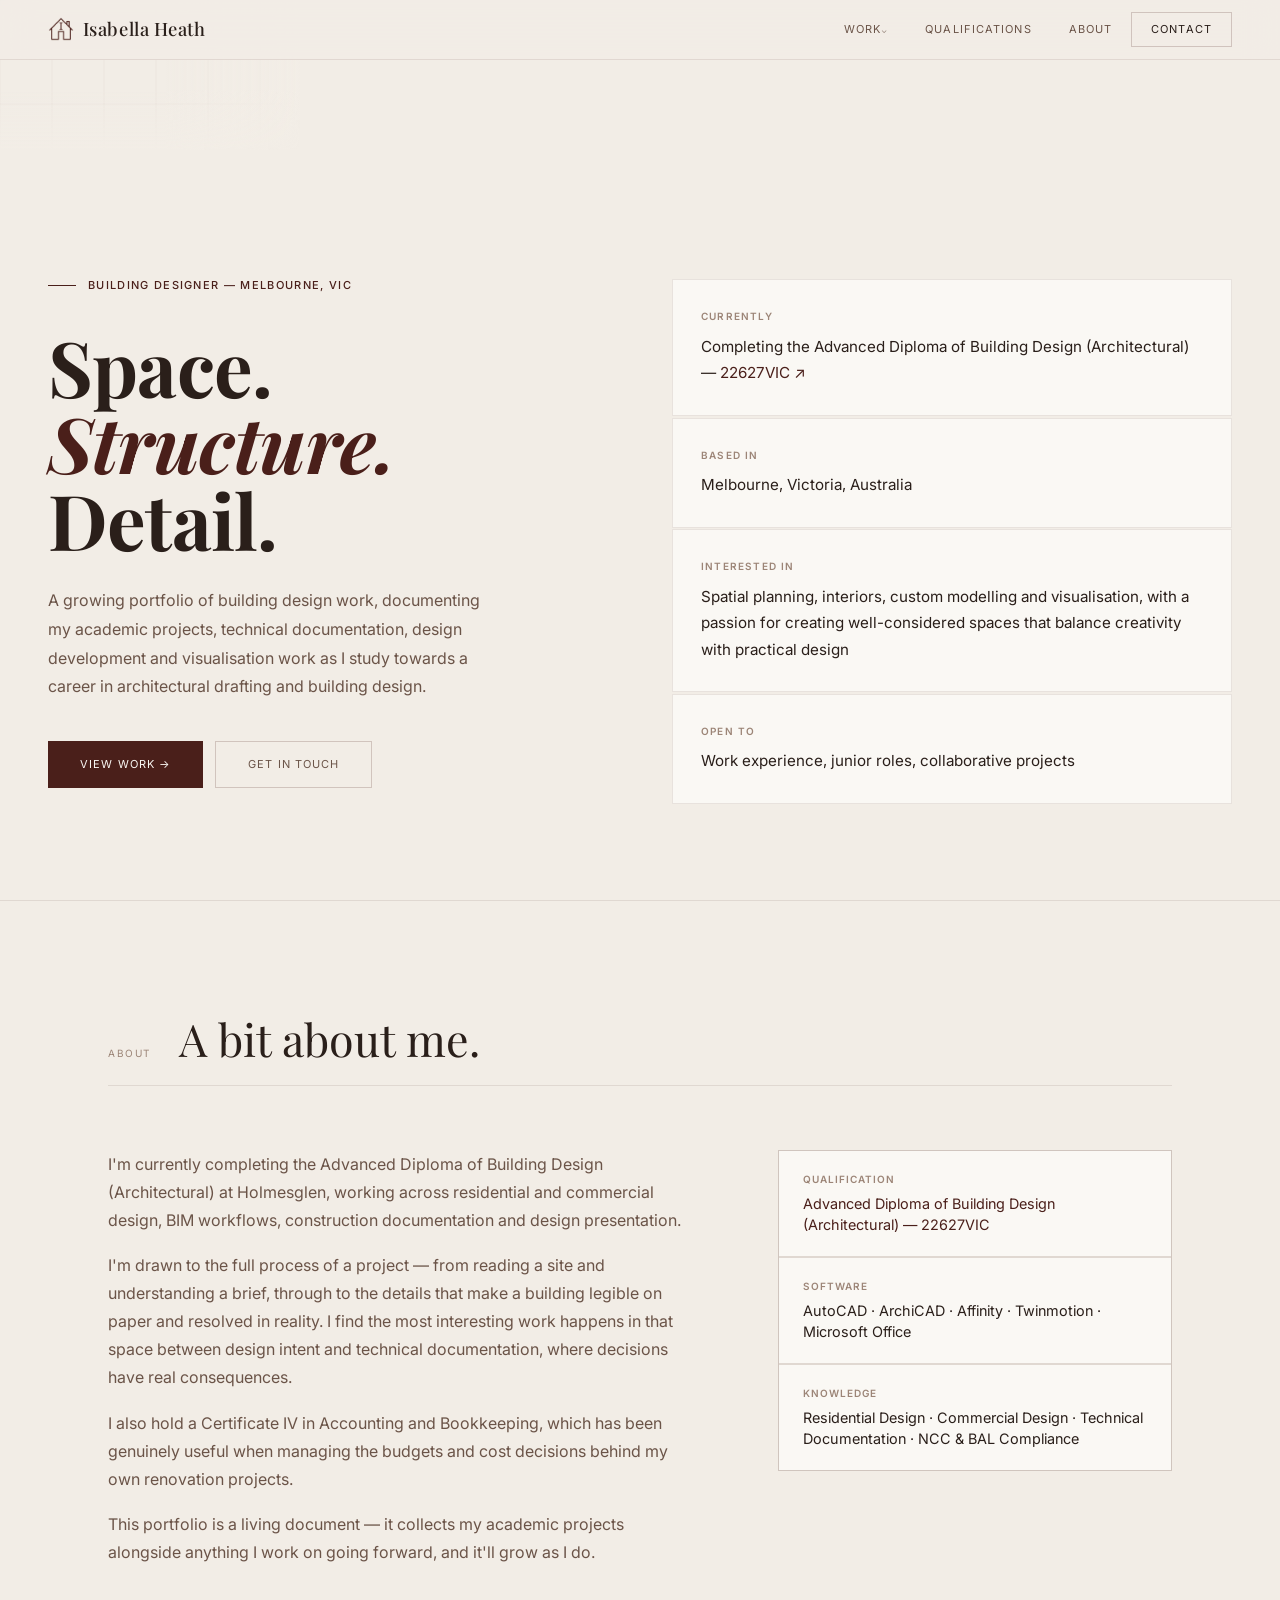
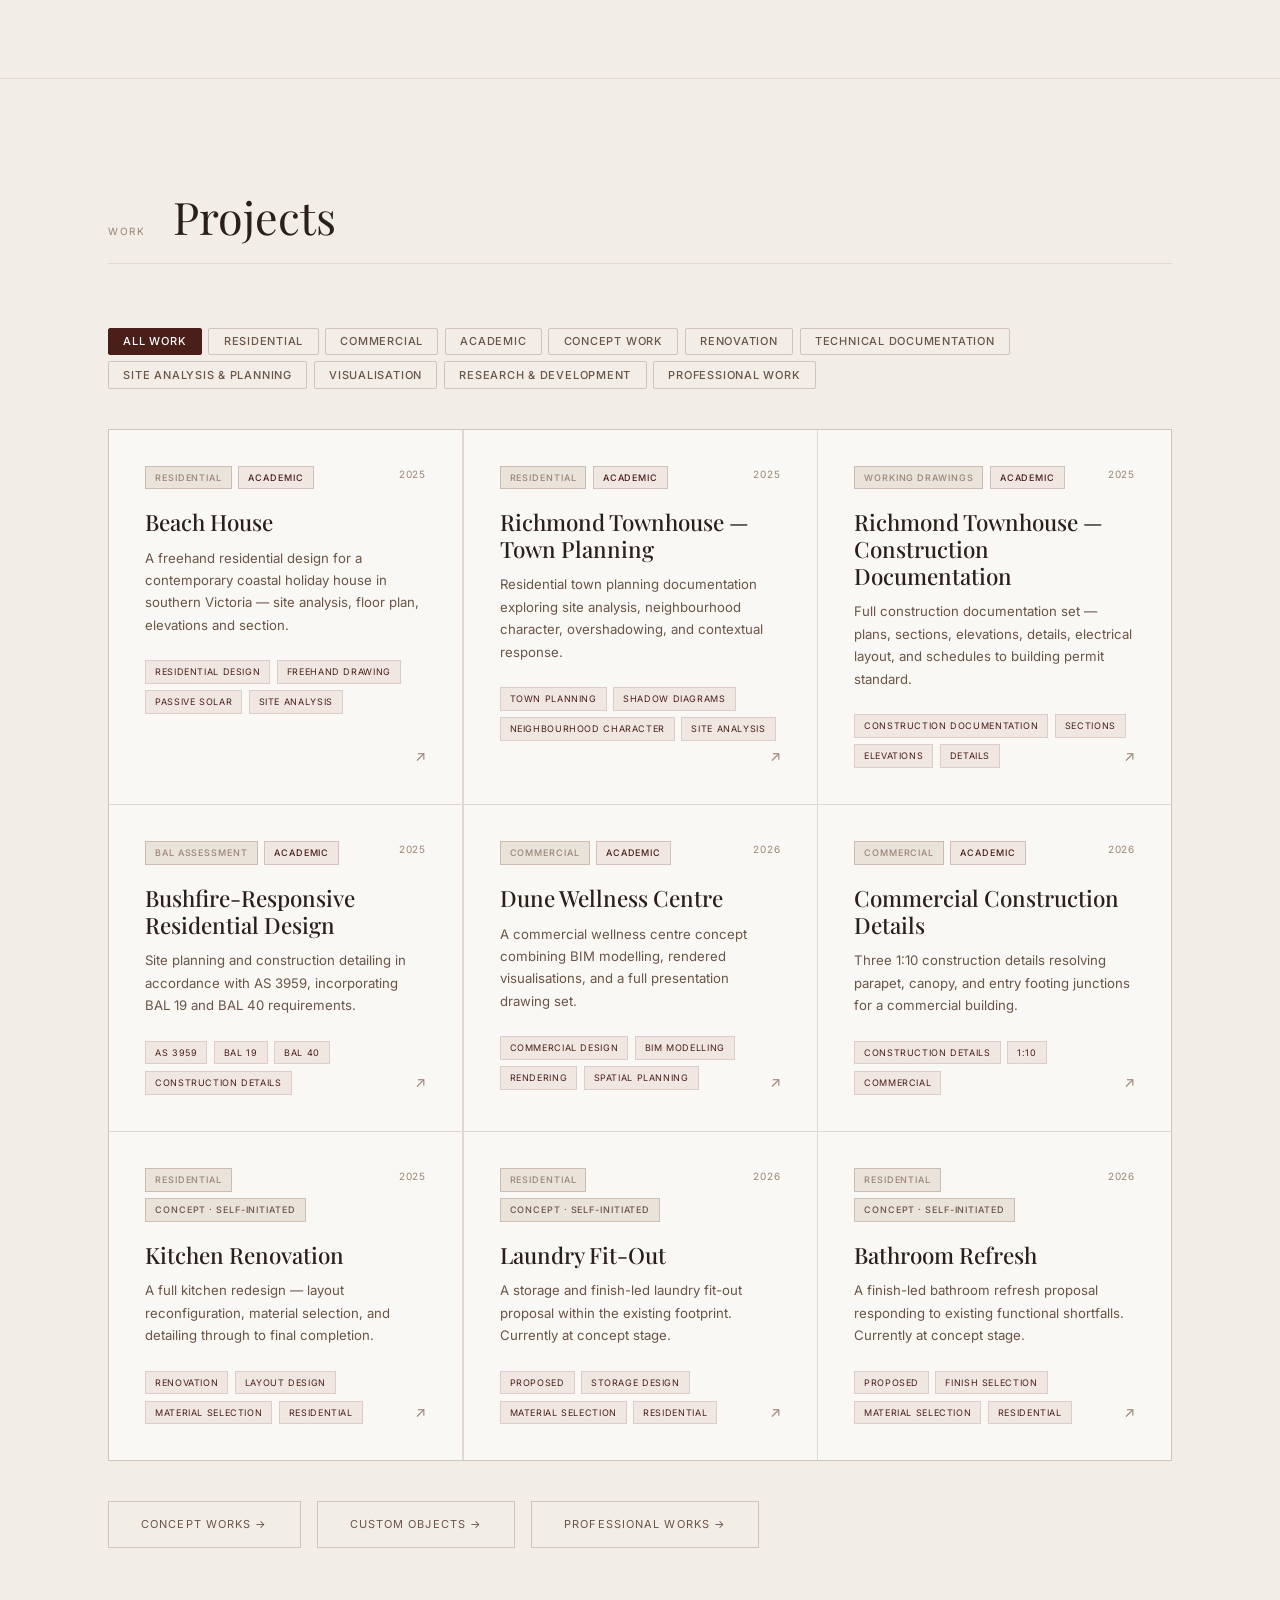
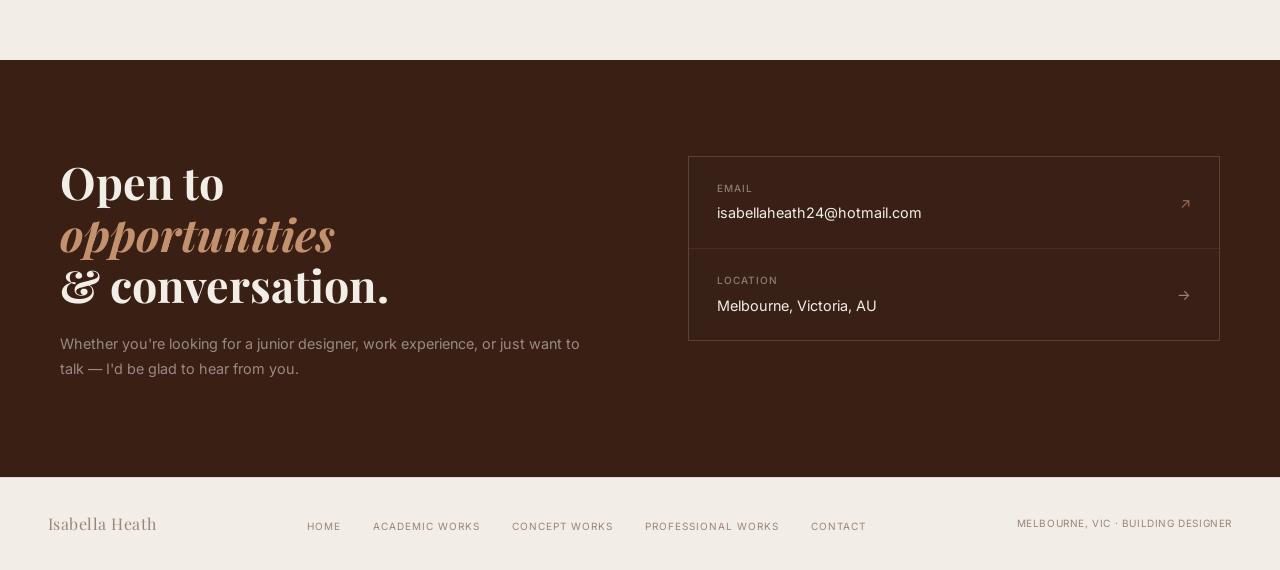
==== index.html @ 93f024e5 "Add files via upload" ====
<!DOCTYPE html>
<html lang="en">
<head>
<meta charset="UTF-8">
<meta name="viewport" content="width=device-width, initial-scale=1.0, maximum-scale=1.0, user-scalable=no">
<title>Isabella Heath — Building Designer</title>
<link rel="stylesheet" href="style.css">
<link rel="icon" type="image/x-icon" href="favicon.ico">
<link rel="apple-touch-icon" sizes="180x180" href="apple-touch-icon.png">
<link rel="manifest" href="manifest.json">
<meta name="theme-color" content="#3A1F14">
<style>
  /* ---- HERO ---- */
  .hero {
    position: relative;
    min-height: 100vh;
    display: grid;
    grid-template-columns: 1fr 1fr;
    align-items: end;
    padding: 0 3rem 6rem;
    padding-top: 60px;
    overflow: hidden;
    gap: 4rem;
  }

  .hero-canvas {
    position: absolute;
    inset: 0;
    pointer-events: none;
    z-index: 0;
  }

  .hero-left {
    position: relative;
    z-index: 2;
    padding-bottom: 1rem;
  }

  .hero-eyebrow {
    display: flex;
    align-items: center;
    gap: 0.75rem;
    font-size: 11px;
    font-weight: 500;
    letter-spacing: 0.12em;
    text-transform: uppercase;
    color: var(--accent);
    margin-bottom: 2rem;
  }

  .hero-eyebrow::before {
    content: '';
    display: block;
    width: 28px;
    height: 1px;
    background: var(--accent);
    flex-shrink: 0;
  }

  .hero h1 {
    font-family: 'Playfair Display', serif;
    font-size: clamp(3rem, 6vw, 5.5rem);
    line-height: 1.0;
    letter-spacing: -0.01em;
    margin-bottom: 1.75rem;
  }

  .hero h1 em {
    font-style: italic;
    color: var(--accent);
  }

  .hero-desc {
    font-size: 1rem;
    color: var(--text-secondary);
    max-width: 440px;
    line-height: 1.8;
    margin-bottom: 2.5rem;
  }

  .hero-actions {
    display: flex;
    gap: 0.75rem;
    flex-wrap: wrap;
  }

  /* Right side: intro panel */
  .hero-right {
    position: relative;
    z-index: 2;
    display: flex;
    flex-direction: column;
    justify-content: flex-end;
    gap: 1.5px;
  }

  .hero-panel {
    background: var(--bg-card);
    border: 0.5px solid var(--border);
    padding: 1.75rem;
  }

  .hero-panel-label {
    font-size: 10px;
    font-weight: 600;
    letter-spacing: 0.12em;
    text-transform: uppercase;
    color: var(--text-muted);
    margin-bottom: 0.5rem;
  }

  .hero-panel-value {
    font-size: 0.95rem;
    color: var(--text-primary);
    font-weight: 400;
  }

  .hero-panel-value a {
    color: var(--accent);
    text-decoration: none;
  }

  .hero-panel-value a:hover { text-decoration: underline; }

  /* ---- ABOUT ---- */
  .about-grid {
    display: grid;
    grid-template-columns: 3fr 2fr;
    gap: 5rem;
    align-items: start;
  }

  .about-text p {
    color: var(--text-secondary);
    font-size: 1rem;
    margin-bottom: 1.1rem;
  }

  .about-text p:last-child { margin-bottom: 0; }

  .about-sidebar {
    display: flex;
    flex-direction: column;
    gap: 1.5px;
    background: var(--border);
    border: 0.5px solid var(--border);
    overflow: visible;
  }

  /* Hidden on desktop, shown only on mobile */
  .mobile-only { display: none; }

  .sidebar-row {
    background: var(--bg-card);
    padding: 1.25rem 1.5rem;
  }

  .sidebar-label {
    font-size: 10px;
    font-weight: 600;
    letter-spacing: 0.1em;
    text-transform: uppercase;
    color: var(--text-muted);
    margin-bottom: 0.3rem;
  }

  .sidebar-value {
    font-size: 0.9rem;
    color: var(--text-primary);
    line-height: 1.5;
  }

  .sidebar-value a {
    color: var(--accent);
    text-decoration: none;
  }

  /* ---- WORK SECTION ---- */
  .work-section {
    background: var(--bg);
    padding: 0;
  }

  .work-section > .section-wrap {
    padding-top: 0;
  }

  .divider {
    border: none;
    border-top: 0.5px solid var(--border);
    margin: 0;
  }

  .filter-bar {
    display: flex;
    gap: 0.4rem;
    flex-wrap: wrap;
    margin-bottom: 2.5rem;
  }

  .filter-btn {
    padding: 0.35rem 0.9rem;
    background: transparent;
    border: 0.5px solid var(--border-strong);
    border-radius: 2px;
    font-family: 'Inter', sans-serif;
    font-size: 11px;
    font-weight: 500;
    letter-spacing: 0.07em;
    text-transform: uppercase;
    color: var(--text-secondary);
    cursor: pointer;
    transition: all 0.2s;
  }

  .filter-btn:hover,
  .filter-btn.active {
    background: var(--accent);
    color: white;
    border-color: var(--accent);
  }

  /* Ghost / placeholder card */
  .card-ghost {
    background: var(--bg);
    border: 1.5px dashed var(--border-strong);
    display: flex;
    align-items: center;
    justify-content: center;
    flex-direction: column;
    gap: 0.75rem;
    min-height: 220px;
    cursor: default;
  }

  .card-ghost-icon {
    width: 40px; height: 40px;
    border: 0.5px solid var(--border-strong);
    display: flex;
    align-items: center;
    justify-content: center;
    font-size: 1.2rem;
    color: var(--text-muted);
  }

  .card-ghost p {
    font-size: 11px;
    font-weight: 500;
    letter-spacing: 0.06em;
    text-transform: uppercase;
    color: var(--text-muted);
    text-align: center;
  }

  /* ---- CONTACT ---- */
  .contact-band {
    background: var(--bg-dark);
    padding: 6rem 3rem;
  }

  .contact-inner {
    max-width: 1160px;
    margin: 0 auto;
    display: grid;
    grid-template-columns: 1fr 1fr;
    gap: 6rem;
    align-items: start;
  }

  .contact-lede {
    font-family: 'Playfair Display', serif;
    font-size: clamp(1.8rem, 3.5vw, 2.8rem);
    color: var(--bg);
    line-height: 1.15;
    margin-bottom: 1.25rem;
  }

  .contact-lede em { color: #C4916E; font-style: italic; }

  .contact-sub {
    font-size: 0.9rem;
    color: rgba(246,245,242,0.5);
    line-height: 1.75;
  }

  .contact-links {
    display: flex;
    flex-direction: column;
    gap: 1.5px;
    background: rgba(255,255,255,0.06);
    border: 0.5px solid rgba(255,255,255,0.1);
  }

  .contact-item {
    background: rgba(30,10,4,0.35);
    padding: 1.4rem 1.75rem;
    display: flex;
    align-items: center;
    justify-content: space-between;
    text-decoration: none;
    transition: background 0.2s;
    cursor: pointer;
  }

  .contact-item:hover { background: rgba(30,10,4,0.55); }

  .contact-item-label {
    font-size: 10px;
    font-weight: 500;
    letter-spacing: 0.1em;
    text-transform: uppercase;
    color: rgba(242,237,230,0.45);
    margin-bottom: 0.2rem;
  }

  .contact-item-value {
    font-size: 0.9rem;
    color: #F2EDE6;
  }

  .contact-arrow { color: #9C6A50; font-size: 0.9rem; transition: transform 0.2s; }
  .contact-item:hover .contact-arrow { transform: translate(3px,-3px); }

  /* ---- RESPONSIVE ---- */
  @media (max-width: 900px) {
    .hero { grid-template-columns: 1fr; padding: 80px 1.5rem 4rem; min-height: auto; }
    .hero-right { display: none; }
    .about-grid { grid-template-columns: 1fr; gap: 3rem; }
    .contact-inner { grid-template-columns: 1fr; gap: 3rem; }
    .contact-band { padding: 4rem 1.5rem; }
    /* Show the Interested in / Open to rows only on mobile */
    .mobile-only { display: block; }
    .nav-hamburger { display: flex; }
    .nav-links { display: none; }
  }

  .nav-mobile-menu { display: none; position: fixed; top: 60px; left: 0; right: 0; background: rgba(242,237,230,0.99); backdrop-filter: blur(16px); border-bottom: 0.5px solid var(--border); z-index: 99; flex-direction: column; }
  .nav-mobile-menu.open { display: flex; }
  .nav-mobile-item { font-size: 13px; font-weight: 500; letter-spacing: 0.07em; text-transform: uppercase; color: var(--text-secondary); text-decoration: none; padding: 1rem 1.5rem; border-bottom: 0.5px solid var(--border); display: flex; align-items: center; justify-content: space-between; cursor: pointer; transition: color 0.2s, background 0.2s; }
  .nav-mobile-item:hover { color: var(--accent); background: var(--accent-light); }
  .nav-mobile-item a { color: inherit; text-decoration: none; flex: 1; }
  .nav-mobile-arrow { font-size: 0.8rem; transition: transform 0.25s; padding: 0.25rem 0.5rem; }
  .nav-mobile-arrow.open { transform: rotate(180deg); }
  .nav-mobile-sub { display: none; flex-direction: column; background: var(--bg-mid); }
  .nav-mobile-sub.open { display: flex; }
  .nav-mobile-sub a { font-size: 11px; font-weight: 500; letter-spacing: 0.07em; text-transform: uppercase; color: var(--text-muted); text-decoration: none; padding: 0.85rem 2.5rem; border-bottom: 0.5px solid var(--border); transition: color 0.2s; }
  .nav-mobile-sub a:last-child { border-bottom: none; }
  .nav-mobile-sub a:hover { color: var(--accent); }

</style>
</head>
<body>

<!-- NAV -->
<nav>
  <a href="index.html" class="nav-logo"><img src="favicon-32x32.png" alt="" class="nav-logo-icon" aria-hidden="true">Isabella Heath</a>
  <ul class="nav-links">
        <li class="nav-dropdown">
      <a href="index.html#work">Work</a>
      <div class="nav-dropdown-menu">
        <a href="qualifications.html">Academic Work</a>
        <div class="nav-sub">
          <span class="nav-sub-trigger">Concept Works</span>
          <div class="nav-sub-menu">
            <a href="concept-works.html">All Concept Works</a>
            <a href="concept-works.html#custom-objects">Custom Objects</a>
          </div>
        </div>
        <a href="professional-works.html">Professional Works</a>
      </div>
    </li>
    <li><a href="qualifications.html">Qualifications</a></li>
    <li><a href="#about">About</a></li>
    <li><a href="#contact" class="nav-cta">Contact</a></li>
  </ul>
  <button class="nav-hamburger" id="navHamburger" aria-label="Menu">
    <span></span><span></span><span></span>
  </button>
</nav>

<!-- MOBILE MENU -->
<div class="nav-mobile-menu" id="navMobileMenu">
    <div class="nav-mobile-item" id="mobileWorkToggle">
    <a href="index.html#work">Work</a>
    <span class="nav-mobile-arrow" id="mobileWorkArrow">&#8964;</span>
  </div>
  <div class="nav-mobile-sub" id="mobileWorkSub">
    <a href="qualifications.html">Academic Work</a>
    <a href="concept-works.html">Concept Works</a>
    <a href="concept-works.html#custom-objects">&#8627; Custom Objects</a>
    <a href="professional-works.html">Professional Works</a>
  </div>
  <a href="qualifications.html" class="nav-mobile-item">Qualifications</a>
  <a href="#about" class="nav-mobile-item">About</a>
  <a href="#contact" class="nav-mobile-item">Contact</a>
</div>

<!-- HERO -->
<div class="hero" id="home">
  <canvas class="hero-canvas" id="heroCanvas"></canvas>

  <div class="hero-left">
    <div class="hero-eyebrow">Building Designer — Melbourne, VIC</div>
    <h1>Space.<br><em>Structure.</em><br>Detail.</h1>
    <p class="hero-desc">
      A growing portfolio of building design work, documenting my academic projects, technical documentation, design development and visualisation work as I study towards a career in architectural drafting and building design.
    </p>
    <div class="hero-actions">
      <a href="#work" class="btn btn-dark">View work →</a>
      <a href="#contact" class="btn btn-outline">Get in touch</a>
    </div>
  </div>

  <div class="hero-right">
    <div class="hero-panel">
      <div class="hero-panel-label">Currently</div>
      <div class="hero-panel-value">Completing the Advanced Diploma of Building Design (Architectural) — <a href="qualifications.html">22627VIC ↗</a></div>
    </div>
    <div class="hero-panel">
      <div class="hero-panel-label">Based in</div>
      <div class="hero-panel-value">Melbourne, Victoria, Australia</div>
    </div>
    <div class="hero-panel">
      <div class="hero-panel-label">Interested in</div>
      <div class="hero-panel-value">Spatial planning, interiors, custom modelling and visualisation, with a passion for creating well-considered spaces that balance creativity with practical design</div>
    </div>
    <div class="hero-panel">
      <div class="hero-panel-label">Open to</div>
      <div class="hero-panel-value">Work experience, junior roles, collaborative projects</div>
    </div>
  </div>
</div>

<hr class="divider">

<!-- ABOUT -->
<div class="section-wrap" id="about">
  <div class="section-header">
    <span class="section-eyebrow">About</span>
    <h2 class="section-title">A bit about me.</h2>
  </div>

  <div class="about-grid">
    <div class="about-text">
      <p>
        I'm currently completing the Advanced Diploma of Building Design (Architectural) at Holmesglen, working across residential and commercial design, BIM workflows, construction documentation and design presentation.
      </p>
      <p>
        I'm drawn to the full process of a project — from reading a site and understanding a brief, through to the details that make a building legible on paper and resolved in reality. I find the most interesting work happens in that space between design intent and technical documentation, where decisions have real consequences.
      </p>
      <p>
        I also hold a Certificate IV in Accounting and Bookkeeping, which has been genuinely useful when managing the budgets and cost decisions behind my own renovation projects.
      </p>
      <p>
        This portfolio is a living document — it collects my academic projects alongside anything I work on going forward, and it'll grow as I do.
      </p>
    </div>

    <div class="about-sidebar">
      <div class="sidebar-row">
        <div class="sidebar-label">Qualification</div>
        <div class="sidebar-value"><a href="qualifications.html">Advanced Diploma of Building Design (Architectural) — 22627VIC</a></div>
      </div>
      <div class="sidebar-row">
        <div class="sidebar-label">Software</div>
        <div class="sidebar-value">AutoCAD · ArchiCAD · Affinity · Twinmotion · Microsoft Office</div>
      </div>
      <div class="sidebar-row">
        <div class="sidebar-label">Knowledge</div>
        <div class="sidebar-value">Residential Design · Commercial Design · Technical Documentation · NCC & BAL Compliance</div>
      </div>
      <!-- Shown only on mobile — mirrors hero-right panel which is hidden on small screens -->
      <div class="sidebar-row mobile-only">
        <div class="sidebar-label">Interested in</div>
        <div class="sidebar-value">Spatial planning, interiors, custom modelling and visualisation, with a passion for creating well-considered spaces that balance creativity with practical design</div>
      </div>
      <div class="sidebar-row mobile-only">
        <div class="sidebar-label">Open to</div>
        <div class="sidebar-value">Work experience, junior roles, collaborative projects</div>
      </div>
    </div>
  </div>
</div>

<hr class="divider">

<!-- WORK -->
<div class="section-wrap" id="work">
  <div class="section-header">
    <span class="section-eyebrow">Work</span>
    <h2 class="section-title">Projects</h2>
  </div>

  <div class="filter-bar">
    <button class="filter-btn active" data-filter="all">All Work</button>
    <button class="filter-btn" data-filter="residential">Residential</button>
    <button class="filter-btn" data-filter="commercial">Commercial</button>
    <button class="filter-btn" data-filter="academic">Academic</button>
    <button class="filter-btn" data-filter="concept">Concept Work</button>
    <button class="filter-btn" data-filter="renovation">Renovation</button>
    <button class="filter-btn" data-filter="technical">Technical Documentation</button>
    <button class="filter-btn" data-filter="planning">Site Analysis &amp; Planning</button>
    <button class="filter-btn" data-filter="visualisation">Visualisation</button>
    <button class="filter-btn" data-filter="rd">Research &amp; Development</button>
    <button class="filter-btn" data-filter="professional">Professional Work</button>
  </div>

  <div class="projects-grid" id="projectsGrid">

    <!-- PROJECT 1: BEACH HOUSE -->
    <a class="project-card"
       href="qualifications.html#proj-beach-house"
       data-category="residential academic planning">
      <div class="card-top">
        <div class="card-badges">
          <span class="badge badge-type">Residential</span>
          <span class="badge badge-academic">Academic</span>
        </div>
        <span class="card-year">2025</span>
      </div>
      <h3 class="card-title">Beach House</h3>
      <p class="card-desc">A freehand residential design for a contemporary coastal holiday house in southern Victoria — site analysis, floor plan, elevations and section.</p>
      <div class="card-tags">
        <span class="tag">Residential Design</span>
        <span class="tag">Freehand Drawing</span>
        <span class="tag">Passive Solar</span>
        <span class="tag">Site Analysis</span>
      </div>
      <span class="card-arrow">↗</span>
    </a>

    <!-- PROJECT 2: RICHMOND TP -->
    <a class="project-card"
       href="qualifications.html#proj-richmond-tp"
       data-category="residential academic planning rd">
      <div class="card-top">
        <div class="card-badges">
          <span class="badge badge-type">Residential</span>
          <span class="badge badge-academic">Academic</span>
        </div>
        <span class="card-year">2025</span>
      </div>
      <h3 class="card-title">Richmond Townhouse — Town Planning</h3>
      <p class="card-desc">Residential town planning documentation exploring site analysis, neighbourhood character, overshadowing, and contextual response.</p>
      <div class="card-tags">
        <span class="tag">Town Planning</span>
        <span class="tag">Shadow Diagrams</span>
        <span class="tag">Neighbourhood Character</span>
        <span class="tag">Site Analysis</span>
      </div>
      <span class="card-arrow">↗</span>
    </a>

    <!-- PROJECT 3: RICHMOND WD -->
    <a class="project-card"
       href="qualifications.html#proj-richmond-wd"
       data-category="residential academic technical">
      <div class="card-top">
        <div class="card-badges">
          <span class="badge badge-type">Working Drawings</span>
          <span class="badge badge-academic">Academic</span>
        </div>
        <span class="card-year">2025</span>
      </div>
      <h3 class="card-title">Richmond Townhouse — Construction Documentation</h3>
      <p class="card-desc">Full construction documentation set — plans, sections, elevations, details, electrical layout, and schedules to building permit standard.</p>
      <div class="card-tags">
        <span class="tag">Construction Documentation</span>
        <span class="tag">Sections</span>
        <span class="tag">Elevations</span>
        <span class="tag">Details</span>
      </div>
      <span class="card-arrow">↗</span>
    </a>

    <!-- PROJECT 4: BAL -->
    <a class="project-card"
       href="qualifications.html#proj-bal"
       data-category="residential academic technical planning">
      <div class="card-top">
        <div class="card-badges">
          <span class="badge badge-type">BAL Assessment</span>
          <span class="badge badge-academic">Academic</span>
        </div>
        <span class="card-year">2025</span>
      </div>
      <h3 class="card-title">Bushfire-Responsive Residential Design</h3>
      <p class="card-desc">Site planning and construction detailing in accordance with AS 3959, incorporating BAL 19 and BAL 40 requirements.</p>
      <div class="card-tags">
        <span class="tag">AS 3959</span>
        <span class="tag">BAL 19</span>
        <span class="tag">BAL 40</span>
        <span class="tag">Construction Details</span>
      </div>
      <span class="card-arrow">↗</span>
    </a>

    <!-- PROJECT 5: DUNE WELLNESS -->
    <a class="project-card"
       href="qualifications.html#proj-wellness"
       data-category="commercial academic visualisation rd">
      <div class="card-top">
        <div class="card-badges">
          <span class="badge badge-type">Commercial</span>
          <span class="badge badge-academic">Academic</span>
        </div>
        <span class="card-year">2026</span>
      </div>
      <h3 class="card-title">Dune Wellness Centre</h3>
      <p class="card-desc">A commercial wellness centre concept combining BIM modelling, rendered visualisations, and a full presentation drawing set.</p>
      <div class="card-tags">
        <span class="tag">Commercial Design</span>
        <span class="tag">BIM Modelling</span>
        <span class="tag">Rendering</span>
        <span class="tag">Spatial Planning</span>
      </div>
      <span class="card-arrow">↗</span>
    </a>

    <!-- PROJECT 6: COMMERCIAL DETAILS -->
    <a class="project-card"
       href="qualifications.html#proj-commercial-details"
       data-category="commercial academic technical">
      <div class="card-top">
        <div class="card-badges">
          <span class="badge badge-type">Commercial</span>
          <span class="badge badge-academic">Academic</span>
        </div>
        <span class="card-year">2026</span>
      </div>
      <h3 class="card-title">Commercial Construction Details</h3>
      <p class="card-desc">Three 1:10 construction details resolving parapet, canopy, and entry footing junctions for a commercial building.</p>
      <div class="card-tags">
        <span class="tag">Construction Details</span>
        <span class="tag">1:10</span>
        <span class="tag">Commercial</span>
      </div>
      <span class="card-arrow">↗</span>
    </a>

    <!-- PROJECT 7: KITCHEN RENOVATION -->
    <a class="project-card"
       href="concept-works.html#concept-kitchen"
       data-category="residential concept visualisation rd renovation">
      <div class="card-top">
        <div class="card-badges">
          <span class="badge badge-type">Residential</span>
          <span class="badge badge-academic" style="background:var(--bg-mid); color:var(--text-secondary);">Concept · Self-Initiated</span>
        </div>
        <span class="card-year">2025</span>
      </div>
      <h3 class="card-title">Kitchen Renovation</h3>
      <p class="card-desc">A full kitchen redesign — layout reconfiguration, material selection, and detailing through to final completion.</p>
      <div class="card-tags">
        <span class="tag">Renovation</span>
        <span class="tag">Layout Design</span>
        <span class="tag">Material Selection</span>
        <span class="tag">Residential</span>
      </div>
      <span class="card-arrow">↗</span>
    </a>

    <!-- PROJECT 8: LAUNDRY FIT-OUT (proposed — concept stage) -->
    <a class="project-card"
       href="concept-works.html#concept-laundry"
       data-category="residential concept visualisation">
      <div class="card-top">
        <div class="card-badges">
          <span class="badge badge-type">Residential</span>
          <span class="badge badge-academic" style="background:var(--bg-mid); color:var(--text-secondary);">Concept · Self-Initiated</span>
        </div>
        <span class="card-year">2026</span>
      </div>
      <h3 class="card-title">Laundry Fit-Out</h3>
      <p class="card-desc">A storage and finish-led laundry fit-out proposal within the existing footprint. Currently at concept stage.</p>
      <div class="card-tags">
        <span class="tag">Proposed</span>
        <span class="tag">Storage Design</span>
        <span class="tag">Material Selection</span>
        <span class="tag">Residential</span>
      </div>
      <span class="card-arrow">↗</span>
    </a>

    <!-- PROJECT 9: BATHROOM REFRESH (proposed — concept stage) -->
    <a class="project-card"
       href="concept-works.html#concept-bathroom"
       data-category="residential concept visualisation">
      <div class="card-top">
        <div class="card-badges">
          <span class="badge badge-type">Residential</span>
          <span class="badge badge-academic" style="background:var(--bg-mid); color:var(--text-secondary);">Concept · Self-Initiated</span>
        </div>
        <span class="card-year">2026</span>
      </div>
      <h3 class="card-title">Bathroom Refresh</h3>
      <p class="card-desc">A finish-led bathroom refresh proposal responding to existing functional shortfalls. Currently at concept stage.</p>
      <div class="card-tags">
        <span class="tag">Proposed</span>
        <span class="tag">Finish Selection</span>
        <span class="tag">Material Selection</span>
        <span class="tag">Residential</span>
      </div>
      <span class="card-arrow">↗</span>
    </a>


  </div>

  <!-- SECTION LINKS -->
  <div style="display:flex; gap:1rem; flex-wrap:wrap; margin-top:2.5rem;">
    <a href="concept-works.html" class="btn btn-outline" style="font-size:11px;">Concept Works →</a>
    <a href="concept-works.html#custom-objects" class="btn btn-outline" style="font-size:11px;">Custom Objects →</a>
    <a href="professional-works.html" class="btn btn-outline" style="font-size:11px;">Professional Works →</a>
  </div>
</div>

<!-- CONTACT -->
<div class="contact-band" id="contact">
  <div class="contact-inner">
    <div>
      <h2 class="contact-lede">Open to<br><em>opportunities</em><br>&amp; conversation.</h2>
      <p class="contact-sub">Whether you're looking for a junior designer, work experience, or just want to talk — I'd be glad to hear from you.</p>
    </div>
    <div class="contact-links">
      <a href="mailto:isabellaheath24@hotmail.com" class="contact-item">
        <div>
          <div class="contact-item-label">Email</div>
          <div class="contact-item-value">isabellaheath24@hotmail.com</div>
        </div>
        <span class="contact-arrow">↗</span>
      </a>
      <div class="contact-item" style="cursor:default;">
        <div>
          <div class="contact-item-label">Location</div>
          <div class="contact-item-value">Melbourne, Victoria, AU</div>
        </div>
        <span class="contact-arrow" style="color:var(--text-muted);">→</span>
      </div>
    </div>
  </div>
</div>

<footer>
  <a href="index.html" class="footer-logo">Isabella Heath</a>
  <ul class="footer-links">
    <li><a href="index.html">Home</a></li>
    <li><a href="qualifications.html">Academic Works</a></li>
    <li><a href="concept-works.html">Concept Works</a></li>
    <li><a href="professional-works.html">Professional Works</a></li>
    <li><a href="index.html#contact">Contact</a></li>
  </ul>
  <span class="footer-text">Melbourne, VIC · Building Designer</span>
</footer>

<script>
// Blueprint grid
const canvas = document.getElementById('heroCanvas');
const ctx = canvas.getContext('2d');

function drawGrid() {
  const W = canvas.width = canvas.offsetWidth;
  const H = canvas.height = canvas.offsetHeight;
  ctx.clearRect(0, 0, W, H);
  const sp = 52;
  ctx.strokeStyle = 'rgba(74,31,26,0.07)';
  ctx.lineWidth = 0.5;
  for (let x = 0; x <= W; x += sp) {
    ctx.beginPath(); ctx.moveTo(x, 0); ctx.lineTo(x, H); ctx.stroke();
  }
  for (let y = 0; y <= H; y += sp) {
    ctx.beginPath(); ctx.moveTo(0, y); ctx.lineTo(W, y); ctx.stroke();
  }
  ctx.strokeStyle = 'rgba(74,31,26,0.15)';
  for (let x = 0; x <= W; x += sp * 4) {
    for (let y = 0; y <= H; y += sp * 4) {
      const s = 5;
      ctx.beginPath(); ctx.moveTo(x-s,y); ctx.lineTo(x+s,y); ctx.stroke();
      ctx.beginPath(); ctx.moveTo(x,y-s); ctx.lineTo(x,y+s); ctx.stroke();
    }
  }
  const gR = ctx.createLinearGradient(W*0.55, 0, W, 0);
  gR.addColorStop(0,'rgba(242,237,230,0)');
  gR.addColorStop(1,'rgba(242,237,230,1)');
  ctx.fillStyle = gR; ctx.fillRect(0, 0, W, H);
  const gB = ctx.createLinearGradient(0, H*0.6, 0, H);
  gB.addColorStop(0,'rgba(242,237,230,0)');
  gB.addColorStop(1,'rgba(242,237,230,1)');
  ctx.fillStyle = gB; ctx.fillRect(0, 0, W, H);
}

window.addEventListener('resize', drawGrid);
setTimeout(drawGrid, 100);
drawGrid();

// Scroll fade
window.addEventListener('scroll', () => {
  const h = document.querySelector('.hero').offsetHeight;
  canvas.style.opacity = Math.max(0, 1 - window.scrollY / (h * 0.5));
});

// Filter — exact word match so 'rd' doesn't match 'residential'
const filterBtns = document.querySelectorAll('.filter-btn');
const cards = document.querySelectorAll('#projectsGrid .project-card:not(.card-ghost)');

filterBtns.forEach(btn => {
  btn.addEventListener('click', () => {
    filterBtns.forEach(b => b.classList.remove('active'));
    btn.classList.add('active');
    const f = btn.dataset.filter;
    cards.forEach(card => {
      const cats = (card.dataset.category || '').split(' ');
      const show = f === 'all' || cats.includes(f);
      card.style.display = show ? 'block' : 'none';
    });
  });
});

// Mobile nav
const hamburger = document.getElementById('navHamburger');
const mobileMenu = document.getElementById('navMobileMenu');
const mobileWorkToggle = document.getElementById('mobileWorkToggle');
const mobileWorkArrow = document.getElementById('mobileWorkArrow');
const mobileWorkSub = document.getElementById('mobileWorkSub');

hamburger.addEventListener('click', () => {
  hamburger.classList.toggle('open');
  mobileMenu.classList.toggle('open');
});

mobileWorkArrow.addEventListener('click', e => {
  e.preventDefault();
  e.stopPropagation();
  mobileWorkArrow.classList.toggle('open');
  mobileWorkSub.classList.toggle('open');
});

mobileMenu.querySelectorAll('a').forEach(link => {
  link.addEventListener('click', () => {
    hamburger.classList.remove('open');
    mobileMenu.classList.remove('open');
    mobileWorkArrow.classList.remove('open');
    mobileWorkSub.classList.remove('open');
  });
});

document.addEventListener('click', e => {
  if (!hamburger.contains(e.target) && !mobileMenu.contains(e.target)) {
    hamburger.classList.remove('open');
    mobileMenu.classList.remove('open');
  }
});
</script>



<!-- MOBILE PILL NAV -->
<nav class="pill-nav" aria-label="Mobile navigation">
  <a href="index.html" class="pill-btn pill-active"><svg viewBox="0 0 24 24"><path d="M3 9.5L12 3l9 6.5V20a1 1 0 01-1 1H5a1 1 0 01-1-1V9.5z"/><polyline points="9,21 9,12 15,12 15,21"/></svg>Home</a>
  <a href="qualifications.html" class="pill-btn"><svg viewBox="0 0 24 24"><path d="M22 10v6M2 10l10-5 10 5-10 5z"/><path d="M6 12v5c3 3 9 3 12 0v-5"/></svg>Academic<br>Works</a>
  <a href="concept-works.html" class="pill-btn"><svg viewBox="0 0 24 24"><rect x="3" y="3" width="7" height="7" rx="1"/><rect x="14" y="3" width="7" height="7" rx="1"/><rect x="3" y="14" width="7" height="7" rx="1"/><circle cx="17.5" cy="17.5" r="3.5"/></svg>Concept<br>Works</a>
  <a href="professional-works.html" class="pill-btn"><svg viewBox="0 0 24 24"><rect x="2" y="7" width="20" height="14" rx="2"/><path d="M16 7V5a2 2 0 00-2-2h-4a2 2 0 00-2 2v2"/></svg>Professional<br>Works</a>
</nav>
</body>
</html>
---- style.css ----
/* ============================================
   ISABELLA HEATH — PORTFOLIO
   Palette: Warm parchment / espresso / mahogany / forest green
   Type: Playfair Display (display) + Inter (body)
   ============================================ */

@import url('https://fonts.googleapis.com/css2?family=Playfair+Display:ital,wght@0,400;0,500;0,600;1,400;1,500&family=Inter:wght@300;400;500&display=swap');

*, *::before, *::after { box-sizing: border-box; margin: 0; padding: 0; }

:root {
  --bg:             #F2EDE6;   /* warm parchment */
  --bg-card:        #FAF8F4;   /* barely-cream */
  --bg-mid:         #EAE3D9;   /* warm stone — section breaks, sidebar rows */
  --bg-dark:        #3A1F14;   /* warm mahogany brown — rich but not near-black */
  --text-primary:   #2A1F1A;   /* espresso — not black */
  --text-secondary: #6B5448;   /* warm mid-brown */
  --text-muted:     #9C8577;   /* dusty rose-brown */
  --accent:         #4A1F1A;   /* mahogany — feature colour */
  --accent-light:   #F0E6E2;   /* blush parchment — fills behind badges/tags */
  --green:          #3D4F3A;   /* deep forest green — used very sparingly */
  --green-light:    #E8EDE7;   /* pale sage fill */
  --tan:            #8C7355;   /* warm tan — borders, label lines */
  --border:         rgba(74,31,26,0.10);    /* mahogany-tinted subtle */
  --border-strong:  rgba(74,31,26,0.20);
}

html { scroll-behavior: smooth; }

body {
  font-family: 'Inter', sans-serif;
  background: var(--bg);
  color: var(--text-primary);
  font-size: 16px;
  line-height: 1.75;
  overflow-x: hidden;
}

/* ---- NAV ---- */
nav {
  position: fixed;
  top: 0; left: 0; right: 0;
  z-index: 100;
  display: flex;
  align-items: center;
  justify-content: space-between;
  padding: 0 3rem;
  height: 60px;
  background: rgba(242,237,230,0.95);
  backdrop-filter: blur(16px);
  border-bottom: 0.5px solid var(--border);
}

.nav-logo {
  font-family: 'Playfair Display', serif;
  font-size: 1.15rem;
  font-weight: 500;
  color: var(--text-primary);
  text-decoration: none;
  letter-spacing: 0.03em;
  display: flex;
  align-items: center;
  gap: 0.55rem;
}
.nav-logo-icon {
  width: 26px;
  height: 26px;
  display: block;
  flex-shrink: 0;
  border-radius: 3px;
}

.nav-links {
  display: flex;
  gap: 0;
  list-style: none;
  align-items: center;
  height: 100%;
}

.nav-links > li {
  height: 100%;
  display: flex;
  align-items: center;
}

.nav-links > li > a,
.nav-dropdown > a {
  font-family: 'Inter', sans-serif;
  font-size: 11px;
  font-weight: 400;
  color: var(--text-secondary);
  text-decoration: none;
  letter-spacing: 0.1em;
  text-transform: uppercase;
  padding: 0 1.1rem;
  height: 100%;
  display: flex;
  align-items: center;
  border: 0.5px solid transparent;
  transition: color 0.2s, background 0.2s, border-color 0.2s;
}

/* Hover/active: inverted block — border colour of text, text goes bg colour */
.nav-links > li > a:hover,
.nav-links > li > a.active,
.nav-dropdown:hover > a,
.nav-dropdown.open > a {
  color: var(--bg) !important;
  background: var(--text-primary);
  border-color: var(--text-primary);
}

/* Contact CTA — overrides to keep its own style */
.nav-cta {
  padding: 0.4rem 1.2rem !important;
  height: auto !important;
  border: 0.5px solid var(--border-strong) !important;
  color: var(--text-primary) !important;
  background: transparent !important;
  transition: background 0.2s, color 0.2s, border-color 0.2s !important;
}
.nav-cta:hover {
  background: var(--accent) !important;
  color: var(--bg) !important;
  border-color: var(--accent) !important;
}

/* Work dropdown */
.nav-dropdown { position: relative; height: 100%; display: flex; align-items: center; }
.nav-dropdown > a::after { content: ' ⌄'; font-size: 8px; opacity: 0.7; }
.nav-dropdown-menu {
  position: absolute;
  top: 100%;
  left: 0;
  background: rgba(242,237,230,0.99);
  backdrop-filter: blur(16px);
  border: 0.5px solid var(--border-strong);
  min-width: 200px;
  z-index: 150;
  opacity: 0;
  pointer-events: none;
  transform: translateY(-4px);
  transition: opacity 0.2s, transform 0.2s;
}
.nav-dropdown:hover .nav-dropdown-menu {
  opacity: 1;
  pointer-events: all;
  transform: translateY(0);
}
.nav-dropdown-menu a,
.nav-dropdown-menu .nav-sub-trigger {
  display: flex;
  align-items: center;
  justify-content: space-between;
  padding: 0.8rem 1.25rem;
  font-size: 11px;
  font-weight: 400;
  letter-spacing: 0.1em;
  text-transform: uppercase;
  color: var(--text-secondary);
  text-decoration: none;
  border-bottom: 0.5px solid var(--border);
  border-left: 0.5px solid transparent;
  transition: color 0.15s, background 0.15s, border-color 0.15s;
  height: auto !important;
  cursor: pointer;
  position: relative;
}
.nav-dropdown-menu a:last-child,
.nav-dropdown-menu .nav-sub-trigger:last-child { border-bottom: none; }
.nav-dropdown-menu a:hover,
.nav-dropdown-menu .nav-sub-trigger:hover {
  color: var(--bg);
  background: var(--text-primary);
  border-left-color: var(--text-primary);
}
/* Nested sub-dropdown */
.nav-sub { position: relative; }
.nav-sub-trigger::after { content: '›'; font-size: 12px; opacity: 0.6; }
.nav-sub-menu {
  position: absolute;
  top: 0;
  left: 100%;
  background: rgba(242,237,230,0.99);
  backdrop-filter: blur(16px);
  border: 0.5px solid var(--border-strong);
  min-width: 180px;
  z-index: 151;
  opacity: 0;
  pointer-events: none;
  transform: translateX(-4px);
  transition: opacity 0.2s, transform 0.2s;
}
.nav-sub:hover .nav-sub-menu {
  opacity: 1;
  pointer-events: all;
  transform: translateX(0);
}
.nav-sub-menu a {
  display: block;
  padding: 0.8rem 1.25rem;
  font-size: 11px;
  font-weight: 400;
  letter-spacing: 0.1em;
  text-transform: uppercase;
  color: var(--text-secondary);
  text-decoration: none;
  border-bottom: 0.5px solid var(--border);
  border-left: 0.5px solid transparent;
  transition: color 0.15s, background 0.15s;
  height: auto !important;
}
.nav-sub-menu a:last-child { border-bottom: none; }
.nav-sub-menu a:hover { color: var(--bg); background: var(--text-primary); }

/* ---- BUTTONS ---- */
.btn {
  display: inline-flex;
  align-items: center;
  gap: 0.5rem;
  padding: 0.8rem 2rem;
  font-family: 'Inter', sans-serif;
  font-size: 11px;
  font-weight: 400;
  letter-spacing: 0.1em;
  text-transform: uppercase;
  text-decoration: none;
  cursor: pointer;
  transition: all 0.25s;
  border: none;
}

.btn-dark {
  background: var(--accent);
  color: var(--bg-card);
}
.btn-dark:hover { background: var(--text-primary); }

.btn-outline {
  background: transparent;
  color: var(--text-secondary);
  border: 0.5px solid var(--border-strong);
}
.btn-outline:hover { color: var(--accent); border-color: var(--accent); }

/* ---- SECTION WRAPPER ---- */
.section-wrap {
  max-width: 1160px;
  margin: 0 auto;
  padding: 7rem 3rem;
}

.section-header {
  display: flex;
  align-items: baseline;
  gap: 1.75rem;
  margin-bottom: 4rem;
  padding-bottom: 1.25rem;
  border-bottom: 0.5px solid var(--border);
}

.section-eyebrow {
  font-family: 'Inter', sans-serif;
  font-size: 10px;
  font-weight: 400;
  letter-spacing: 0.15em;
  text-transform: uppercase;
  color: var(--text-muted);
  white-space: nowrap;
}

.section-title {
  font-family: 'Playfair Display', serif;
  font-weight: 400;
  font-size: clamp(1.8rem, 3.5vw, 2.8rem);
  line-height: 1.15;
  color: var(--text-primary);
}

/* ---- PROJECT CARDS ---- */
.projects-grid {
  display: grid;
  grid-template-columns: repeat(auto-fill, minmax(320px, 1fr));
  gap: 1.5px;
  background: var(--border);
  border: 0.5px solid var(--border);
}

.project-card {
  background: var(--bg-card);
  padding: 2.25rem;
  cursor: pointer;
  position: relative;
  overflow: hidden;
  text-decoration: none;
  display: block;
  transition: background 0.25s;
}

.project-card:hover { background: var(--accent-light); }

.project-card::after {
  content: '';
  position: absolute;
  left: 0; top: 0; bottom: 0;
  width: 2px;
  background: var(--accent);
  transform: scaleY(0);
  transform-origin: bottom;
  transition: transform 0.35s ease;
}

.project-card:hover::after { transform: scaleY(1); }

.card-top {
  display: flex;
  align-items: flex-start;
  justify-content: space-between;
  gap: 1rem;
  margin-bottom: 1.25rem;
}

.card-badges {
  display: flex;
  gap: 0.4rem;
  flex-wrap: wrap;
}

.badge {
  font-family: 'Inter', sans-serif;
  font-size: 9px;
  font-weight: 500;
  letter-spacing: 0.1em;
  text-transform: uppercase;
  padding: 3px 9px;
}

.badge-type {
  background: var(--bg-mid);
  color: var(--text-muted);
  border: 0.5px solid var(--border-strong);
}

.badge-academic {
  background: var(--accent-light);
  color: var(--accent);
  border: 0.5px solid rgba(74,31,26,0.18);
}

.badge-personal {
  background: var(--green-light);
  color: var(--green);
  border: 0.5px solid rgba(61,79,58,0.2);
}

.badge-professional {
  background: #F5EDD8;
  color: #7A5A1A;
  border: 0.5px solid rgba(122,90,26,0.2);
}

.card-year {
  font-family: 'Inter', sans-serif;
  font-size: 10px;
  font-weight: 400;
  letter-spacing: 0.08em;
  color: var(--text-muted);
  white-space: nowrap;
}

.card-title {
  font-family: 'Playfair Display', serif;
  font-weight: 500;
  font-size: 1.4rem;
  line-height: 1.2;
  margin-bottom: 0.65rem;
  color: var(--text-primary);
}

.card-desc {
  font-family: 'Inter', sans-serif;
  font-size: 0.825rem;
  color: var(--text-secondary);
  line-height: 1.7;
  margin-bottom: 1.5rem;
}

.card-tags {
  display: flex;
  flex-wrap: wrap;
  gap: 0.4rem;
}

.tag {
  font-family: 'Inter', sans-serif;
  font-size: 9px;
  font-weight: 400;
  letter-spacing: 0.07em;
  text-transform: uppercase;
  color: var(--accent);
  background: var(--accent-light);
  padding: 3px 9px;
  border: 0.5px solid rgba(74,31,26,0.12);
}

.card-arrow {
  position: absolute;
  right: 2.25rem;
  bottom: 2.25rem;
  font-size: 0.9rem;
  color: var(--text-muted);
  transition: transform 0.2s, color 0.2s;
}

.project-card:hover .card-arrow {
  transform: translate(3px, -3px);
  color: var(--accent);
}

/* ---- FOOTER ---- */
footer {
  border-top: 0.5px solid var(--border);
  padding: 2rem 3rem;
  display: flex;
  align-items: center;
  justify-content: space-between;
  max-width: 100%;
  background: var(--bg);
}

.footer-logo {
  font-family: 'Playfair Display', serif;
  font-weight: 400;
  font-size: 1rem;
  color: var(--text-muted);
  text-decoration: none;
  letter-spacing: 0.03em;
}

.footer-text {
  font-size: 10px;
  color: var(--text-muted);
  letter-spacing: 0.06em;
  text-transform: uppercase;
}

.footer-links {
  display: flex;
  gap: 2rem;
  list-style: none;
}

.footer-links a {
  font-size: 10px;
  font-weight: 400;
  letter-spacing: 0.1em;
  text-transform: uppercase;
  color: var(--text-muted);
  text-decoration: none;
  transition: color 0.2s;
}

.footer-links a:hover { color: var(--accent); }

/* ---- MODAL ---- */
.modal-overlay {
  position: fixed;
  inset: 0;
  background: rgba(42,26,20,0.6);
  backdrop-filter: blur(8px);
  z-index: 200;
  display: flex;
  align-items: center;
  justify-content: center;
  padding: 2rem;
  opacity: 0;
  pointer-events: none;
  transition: opacity 0.25s;
}

.modal-overlay.open {
  opacity: 1;
  pointer-events: all;
}

.modal {
  background: var(--bg-card);
  border: 0.5px solid var(--border-strong);
  max-width: 680px;
  width: 100%;
  max-height: 82vh;
  overflow-y: auto;
  padding: 2.75rem;
  position: relative;
  transform: translateY(18px);
  transition: transform 0.25s;
}

.modal-overlay.open .modal { transform: translateY(0); }

.modal-close {
  position: absolute;
  top: 1.5rem; right: 1.5rem;
  background: none;
  border: none;
  font-size: 1.1rem;
  color: var(--text-muted);
  cursor: pointer;
  padding: 0.25rem;
  line-height: 1;
  transition: color 0.2s;
}

.modal-close:hover { color: var(--accent); }

/* ---- RESPONSIVE ---- */
@media (max-width: 768px) {
  nav { padding: 0 1.25rem; }
  .nav-links { gap: 1.25rem; }
  .nav-links li:not(:last-child) { display: none; }
  .section-wrap { padding: 5rem 1.25rem; }
  footer { flex-direction: column; gap: 1rem; text-align: center; }
  .footer-links { justify-content: center; }
}

/* Hamburger — shared across all pages */
.nav-hamburger {
  display: none;
  flex-direction: column;
  gap: 5px;
  cursor: pointer;
  padding: 0.25rem;
  background: none;
  border: none;
  touch-action: manipulation;
  -webkit-tap-highlight-color: transparent;
}
.nav-hamburger span {
  display: block;
  width: 22px;
  height: 1.5px;
  background: var(--text-primary);
  transition: all 0.25s;
}
@media (max-width: 768px) {
  .nav-hamburger { display: flex; }
}

/* ════════════════════════════════════════
   MOBILE PILL NAV
   Fixed bottom bar — mobile only
   ════════════════════════════════════════ */
@media (max-width: 900px) {
  .nav-hamburger { display: none !important; }

  body { padding-bottom: calc(72px + env(safe-area-inset-bottom)); }

  .pill-nav {
    position: fixed;
    bottom: 0;
    left: 0;
    right: 0;
    z-index: 9999;
    display: flex;
    flex-direction: row;
    justify-content: space-around;
    align-items: center;
    background: var(--bg-dark);
    padding: 0.6rem 0.5rem calc(0.6rem + env(safe-area-inset-bottom));
    box-shadow: 0 -1px 0 rgba(255,255,255,0.07), 0 -6px 24px rgba(26,14,10,0.3);
  }

  .pill-btn {
    display: flex;
    flex-direction: column;
    align-items: center;
    justify-content: center;
    gap: 4px;
    flex: 1;
    padding: 0.3rem 0.25rem;
    background: none;
    border: none;
    color: rgba(242,237,230,0.45);
    font-family: 'Inter', sans-serif;
    font-size: 8px;
    font-weight: 500;
    letter-spacing: 0.07em;
    text-transform: uppercase;
    text-align: center;
    line-height: 1.3;
    cursor: pointer;
    text-decoration: none;
    touch-action: manipulation;
    -webkit-tap-highlight-color: transparent;
    transition: color 0.2s;
  }

  .pill-btn svg {
    width: 20px;
    height: 20px;
    stroke: currentColor;
    stroke-width: 1.5;
    fill: none;
    stroke-linecap: round;
    stroke-linejoin: round;
    flex-shrink: 0;
  }

  .pill-btn.pill-active {
    color: rgba(242,237,230,0.95);
  }

  .pill-btn:active {
    color: rgba(242,237,230,0.8);
  }
}

@media (min-width: 901px) {
  .pill-nav { display: none !important; }
}
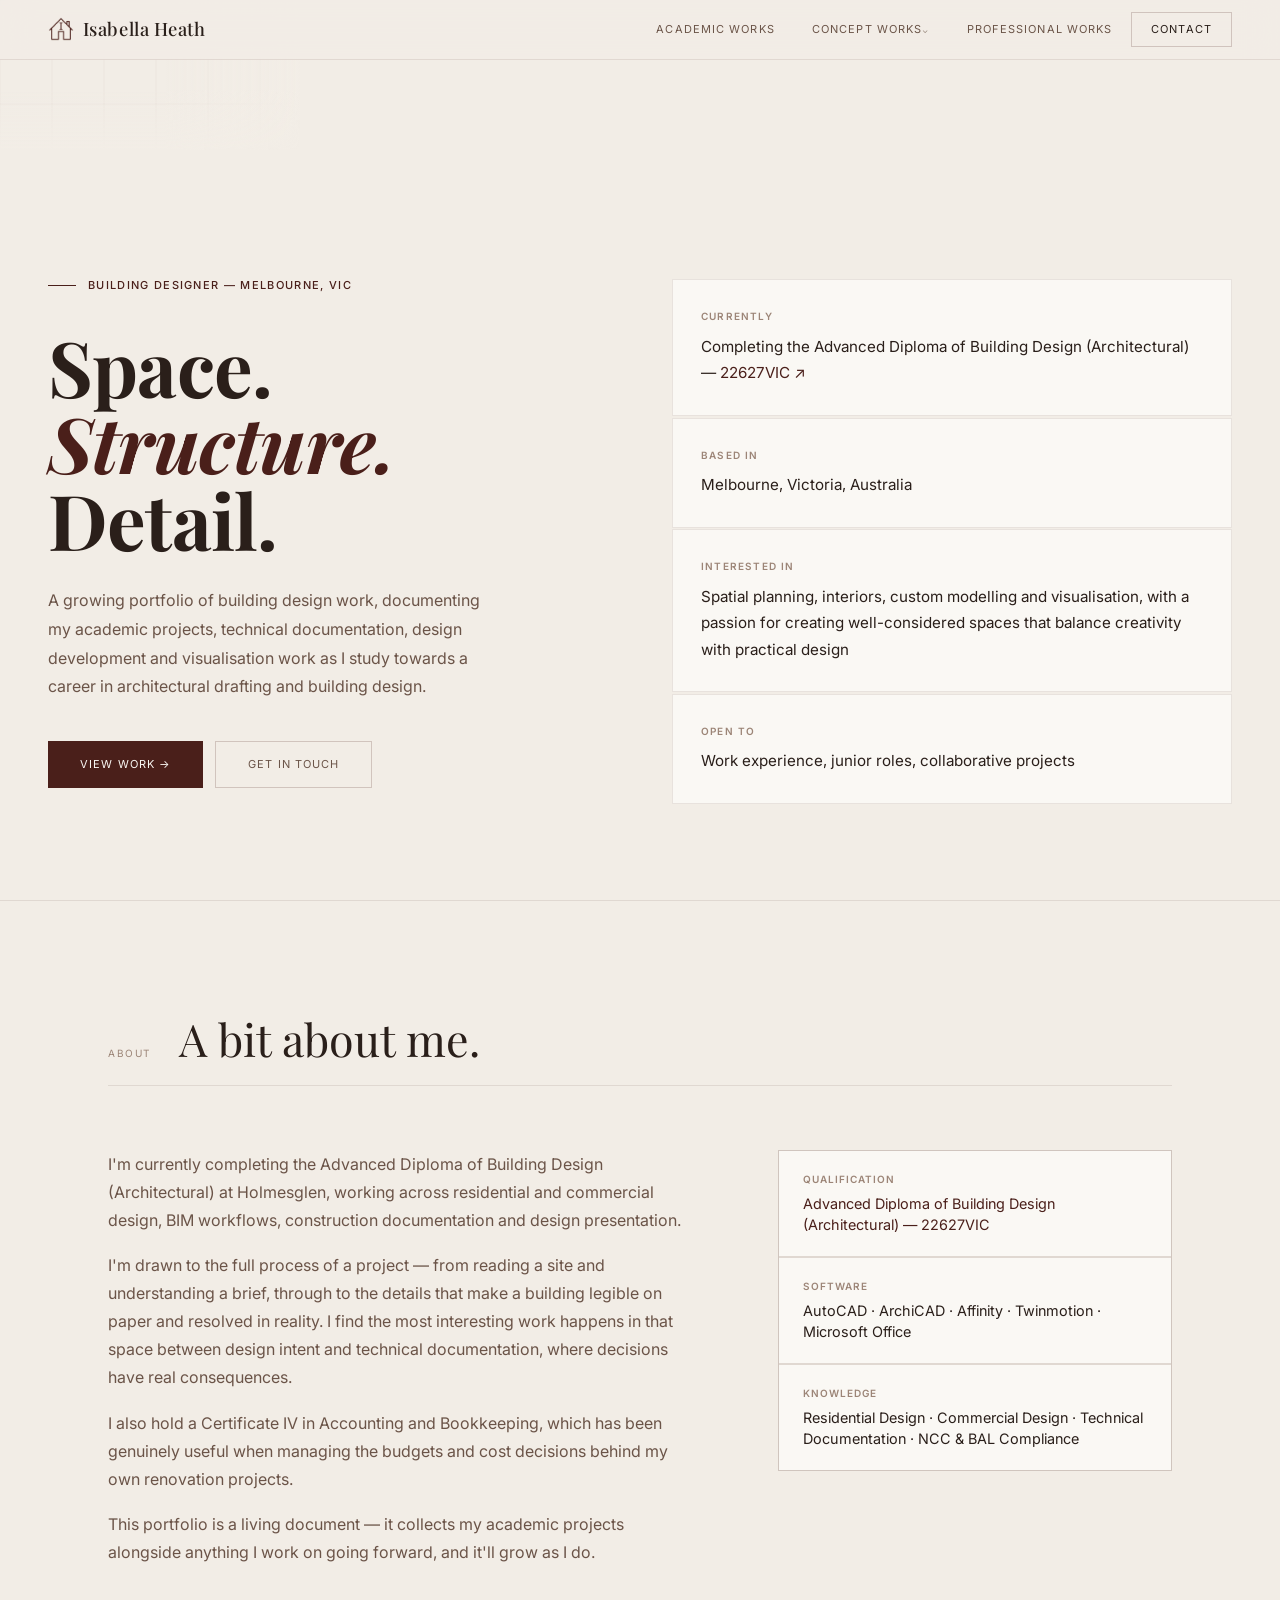
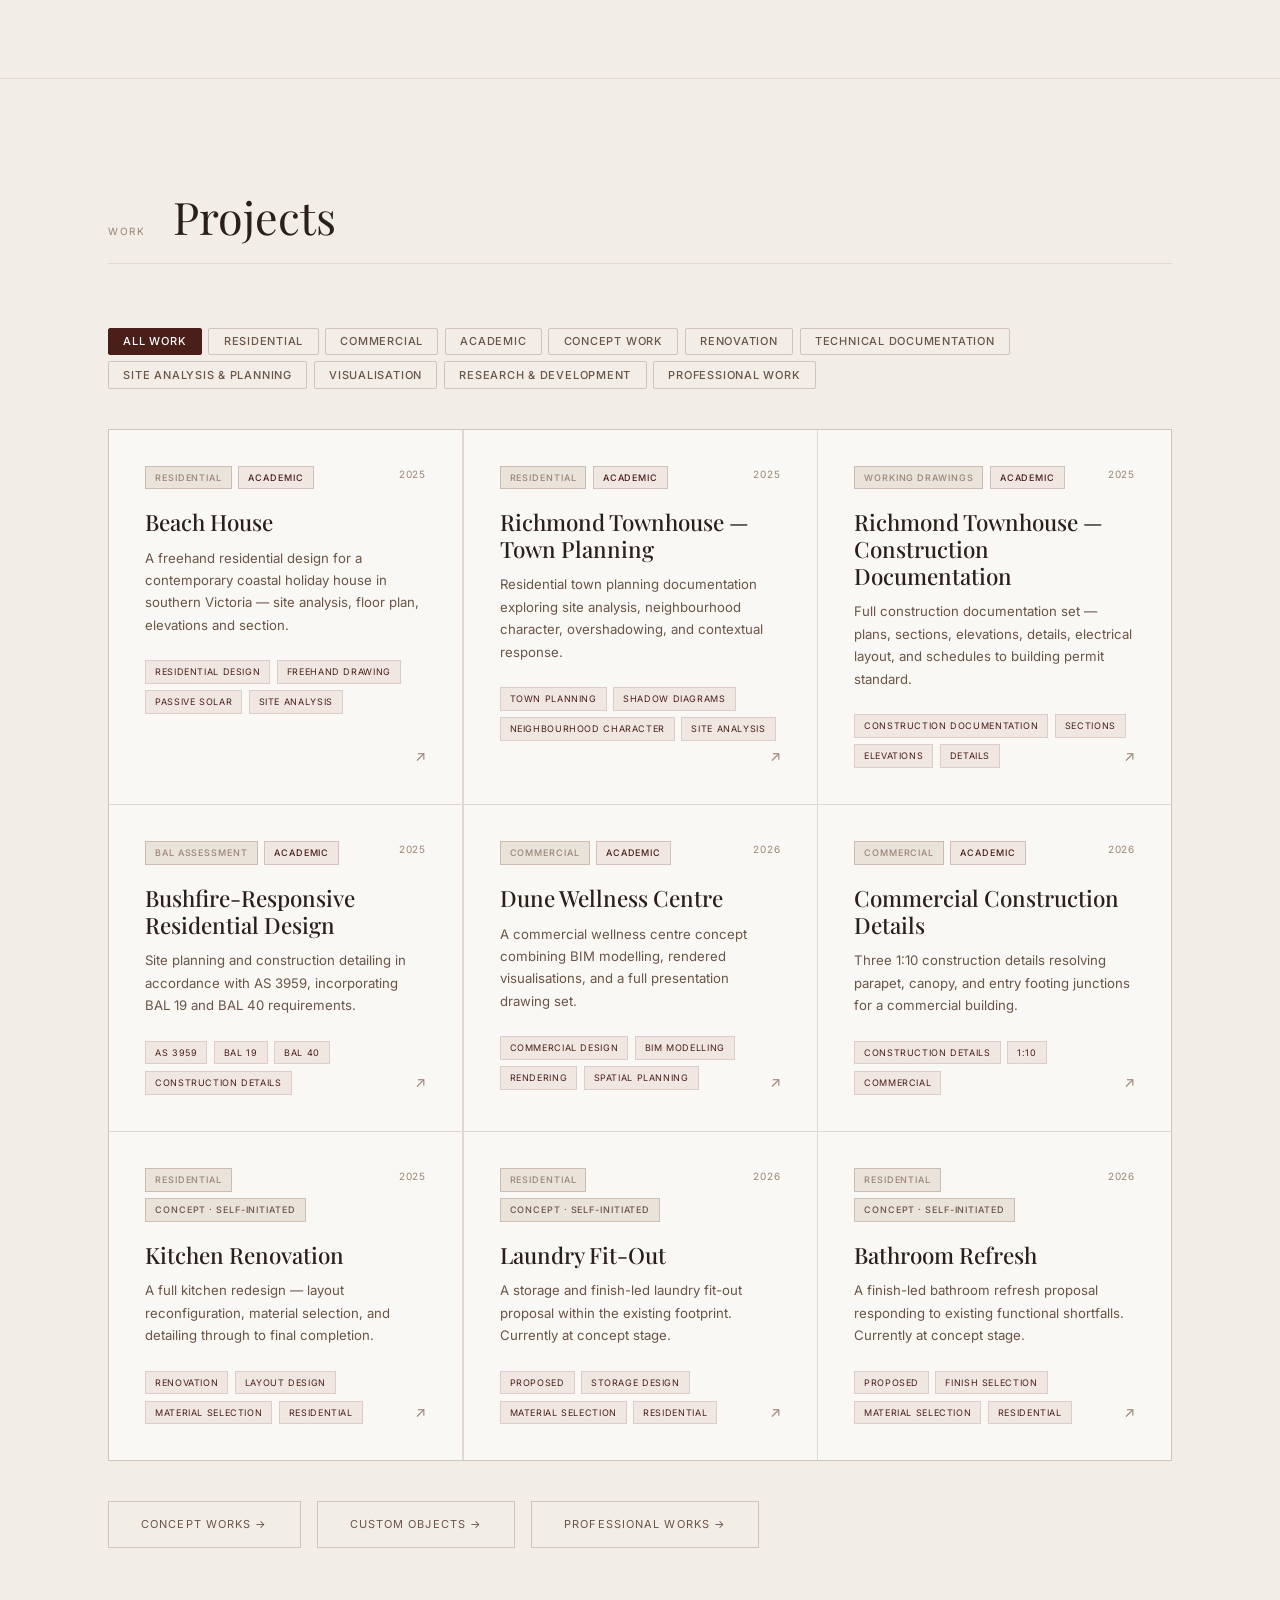
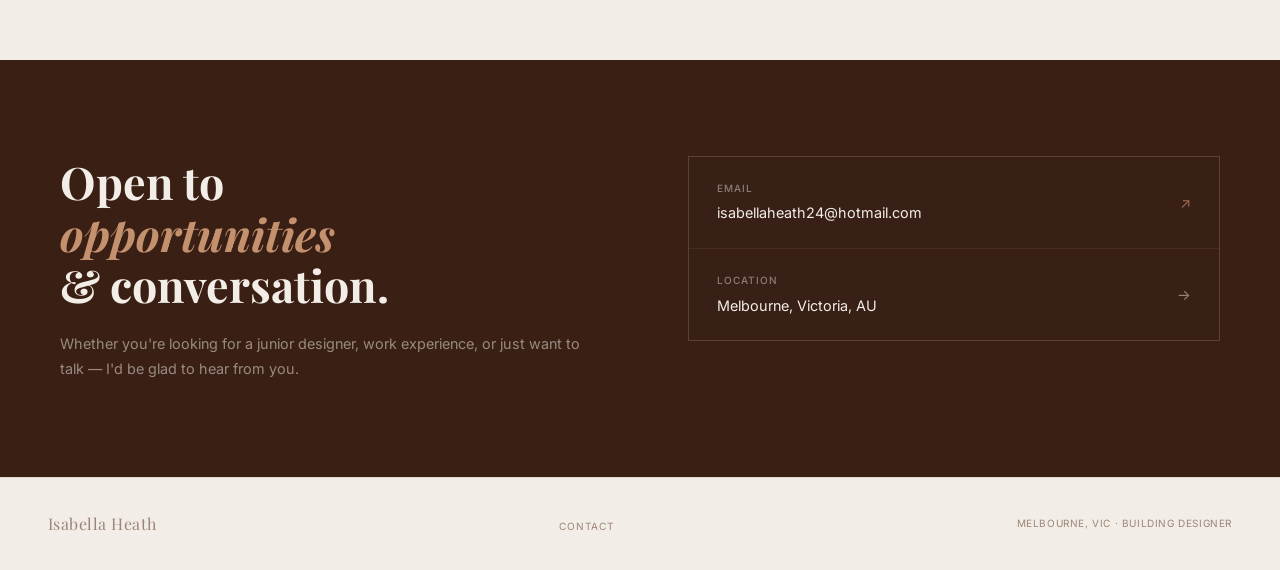
==== commit dc011158: "Add files via upload" ====
--- a/index.html
+++ b/index.html
@@ -354,23 +354,15 @@
 <!-- NAV -->
 <nav>
   <a href="index.html" class="nav-logo"><img src="favicon-32x32.png" alt="" class="nav-logo-icon" aria-hidden="true">Isabella Heath</a>
-  <ul class="nav-links">
-        <li class="nav-dropdown">
-      <a href="index.html#work">Work</a>
+    <ul class="nav-links">
+    <li><a href="qualifications.html">Academic Works</a></li>
+    <li class="nav-dropdown">
+      <a href="concept-works.html">Concept Works</a>
       <div class="nav-dropdown-menu">
-        <a href="qualifications.html">Academic Work</a>
-        <div class="nav-sub">
-          <span class="nav-sub-trigger">Concept Works</span>
-          <div class="nav-sub-menu">
-            <a href="concept-works.html">All Concept Works</a>
-            <a href="concept-works.html#custom-objects">Custom Objects</a>
-          </div>
-        </div>
-        <a href="professional-works.html">Professional Works</a>
+        <a href="concept-works.html#custom-objects">Custom BIM Objects</a>
       </div>
     </li>
-    <li><a href="qualifications.html">Qualifications</a></li>
-    <li><a href="#about">About</a></li>
+    <li><a href="professional-works.html">Professional Works</a></li>
     <li><a href="#contact" class="nav-cta">Contact</a></li>
   </ul>
   <button class="nav-hamburger" id="navHamburger" aria-label="Menu">
@@ -390,8 +382,7 @@
     <a href="concept-works.html#custom-objects">&#8627; Custom Objects</a>
     <a href="professional-works.html">Professional Works</a>
   </div>
-  <a href="qualifications.html" class="nav-mobile-item">Qualifications</a>
-  <a href="#about" class="nav-mobile-item">About</a>
+  <a href="qualifications.html" class="nav-mobile-item">Academic Works</a>
   <a href="#contact" class="nav-mobile-item">Contact</a>
 </div>
 
@@ -743,13 +734,7 @@
 
 <footer>
   <a href="index.html" class="footer-logo">Isabella Heath</a>
-  <ul class="footer-links">
-    <li><a href="index.html">Home</a></li>
-    <li><a href="qualifications.html">Academic Works</a></li>
-    <li><a href="concept-works.html">Concept Works</a></li>
-    <li><a href="professional-works.html">Professional Works</a></li>
-    <li><a href="index.html#contact">Contact</a></li>
-  </ul>
+  <ul class="footer-links"><li><a href="index.html#contact">Contact</a></li></ul>
   <span class="footer-text">Melbourne, VIC · Building Designer</span>
 </footer>
 
@@ -855,7 +840,7 @@
 
 
 <!-- MOBILE PILL NAV -->
-<nav class="pill-nav" aria-label="Mobile navigation">
+<nav class="pill-nav">
   <a href="index.html" class="pill-btn pill-active"><svg viewBox="0 0 24 24"><path d="M3 9.5L12 3l9 6.5V20a1 1 0 01-1 1H5a1 1 0 01-1-1V9.5z"/><polyline points="9,21 9,12 15,12 15,21"/></svg>Home</a>
   <a href="qualifications.html" class="pill-btn"><svg viewBox="0 0 24 24"><path d="M22 10v6M2 10l10-5 10 5-10 5z"/><path d="M6 12v5c3 3 9 3 12 0v-5"/></svg>Academic<br>Works</a>
   <a href="concept-works.html" class="pill-btn"><svg viewBox="0 0 24 24"><rect x="3" y="3" width="7" height="7" rx="1"/><rect x="14" y="3" width="7" height="7" rx="1"/><rect x="3" y="14" width="7" height="7" rx="1"/><circle cx="17.5" cy="17.5" r="3.5"/></svg>Concept<br>Works</a>
--- a/style.css
+++ b/style.css
@@ -459,6 +459,7 @@
   color: var(--text-muted);
   text-decoration: none;
   transition: color 0.2s;
+  white-space: nowrap;
 }
 
 .footer-links a:hover { color: var(--accent); }
@@ -521,7 +522,7 @@
   .nav-links li:not(:last-child) { display: none; }
   .section-wrap { padding: 5rem 1.25rem; }
   footer { flex-direction: column; gap: 1rem; text-align: center; }
-  .footer-links { justify-content: center; }
+  .footer-links { justify-content: center; gap: 1rem; flex-wrap: wrap; }
 }
 
 /* Hamburger — shared across all pages */
@@ -547,43 +548,50 @@
   .nav-hamburger { display: flex; }
 }
 
+}
+
 /* ════════════════════════════════════════
-   MOBILE PILL NAV
-   Fixed bottom bar — mobile only
+   MOBILE PILL NAV — bottom bar
    ════════════════════════════════════════ */
 @media (max-width: 900px) {
   .nav-hamburger { display: none !important; }
-
-  body { padding-bottom: calc(72px + env(safe-area-inset-bottom)); }
+  body { padding-bottom: calc(72px + env(safe-area-inset-bottom, 0px)); }
 
   .pill-nav {
-    position: fixed;
-    bottom: 0;
-    left: 0;
-    right: 0;
-    z-index: 9999;
-    display: flex;
+    position: fixed !important;
+    top: auto !important;
+    bottom: 0 !important;
+    left: 0 !important;
+    right: 0 !important;
+    width: 100% !important;
+    z-index: 99999 !important;
+    display: flex !important;
     flex-direction: row;
     justify-content: space-around;
     align-items: center;
-    background: var(--bg-dark);
-    padding: 0.6rem 0.5rem calc(0.6rem + env(safe-area-inset-bottom));
-    box-shadow: 0 -1px 0 rgba(255,255,255,0.07), 0 -6px 24px rgba(26,14,10,0.3);
+    background: #3A1F14;
+    padding-top: 0.55rem;
+    padding-bottom: calc(0.55rem + env(safe-area-inset-bottom, 0px));
+    padding-left: 0.5rem;
+    padding-right: 0.5rem;
+    box-shadow: 0 -1px 0 rgba(255,255,255,0.08), 0 -4px 20px rgba(20,10,6,0.4);
+    transform: none !important;
+    will-change: auto !important;
   }
 
   .pill-btn {
-    display: flex;
+    display: flex !important;
     flex-direction: column;
     align-items: center;
     justify-content: center;
     gap: 4px;
     flex: 1;
-    padding: 0.3rem 0.25rem;
+    padding: 0.3rem 0.2rem;
     background: none;
     border: none;
     color: rgba(242,237,230,0.45);
     font-family: 'Inter', sans-serif;
-    font-size: 8px;
+    font-size: 8px !important;
     font-weight: 500;
     letter-spacing: 0.07em;
     text-transform: uppercase;
@@ -593,27 +601,22 @@
     text-decoration: none;
     touch-action: manipulation;
     -webkit-tap-highlight-color: transparent;
-    transition: color 0.2s;
+    transition: color 0.18s;
   }
 
   .pill-btn svg {
-    width: 20px;
-    height: 20px;
+    width: 19px !important;
+    height: 19px !important;
     stroke: currentColor;
     stroke-width: 1.5;
     fill: none;
     stroke-linecap: round;
     stroke-linejoin: round;
-    flex-shrink: 0;
+    display: block;
   }
 
-  .pill-btn.pill-active {
-    color: rgba(242,237,230,0.95);
-  }
-
-  .pill-btn:active {
-    color: rgba(242,237,230,0.8);
-  }
+  .pill-btn.pill-active { color: rgba(242,237,230,0.95); }
+  .pill-btn:active { color: rgba(242,237,230,0.75); }
 }
 
 @media (min-width: 901px) {
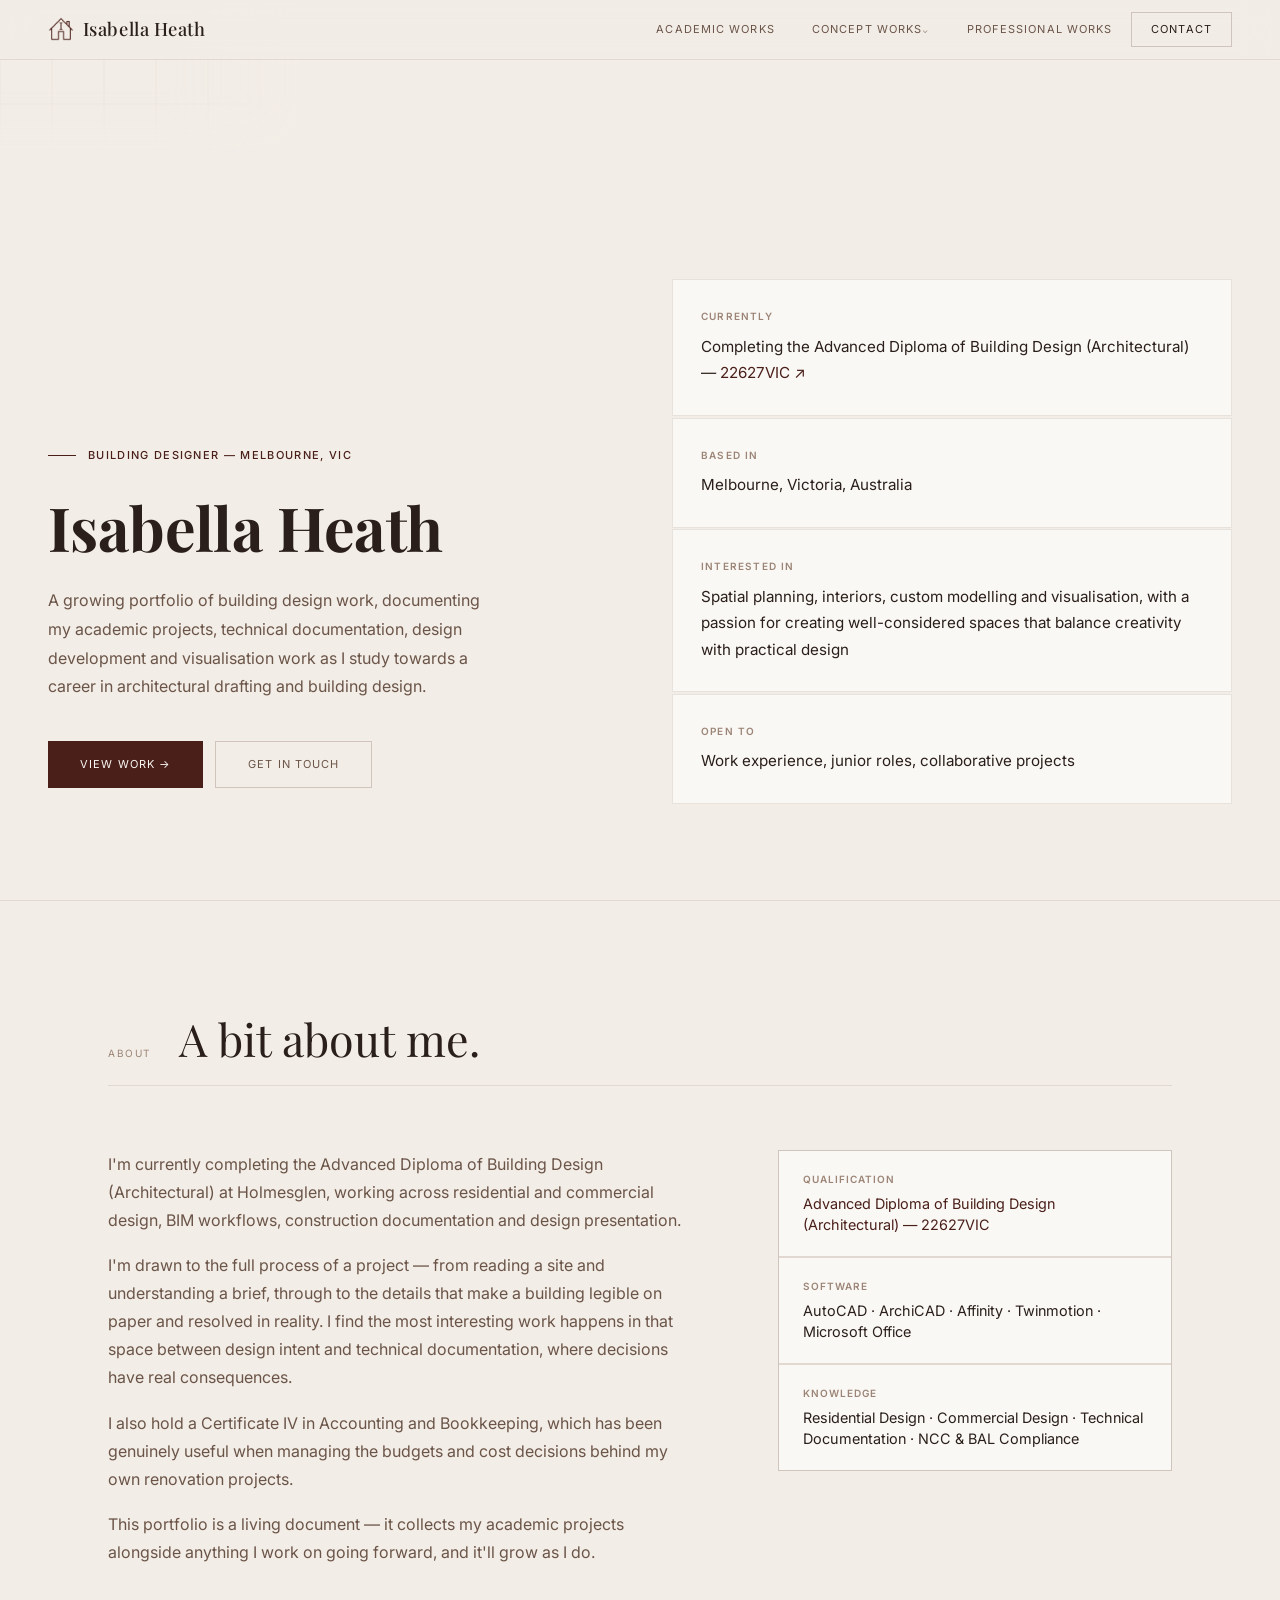
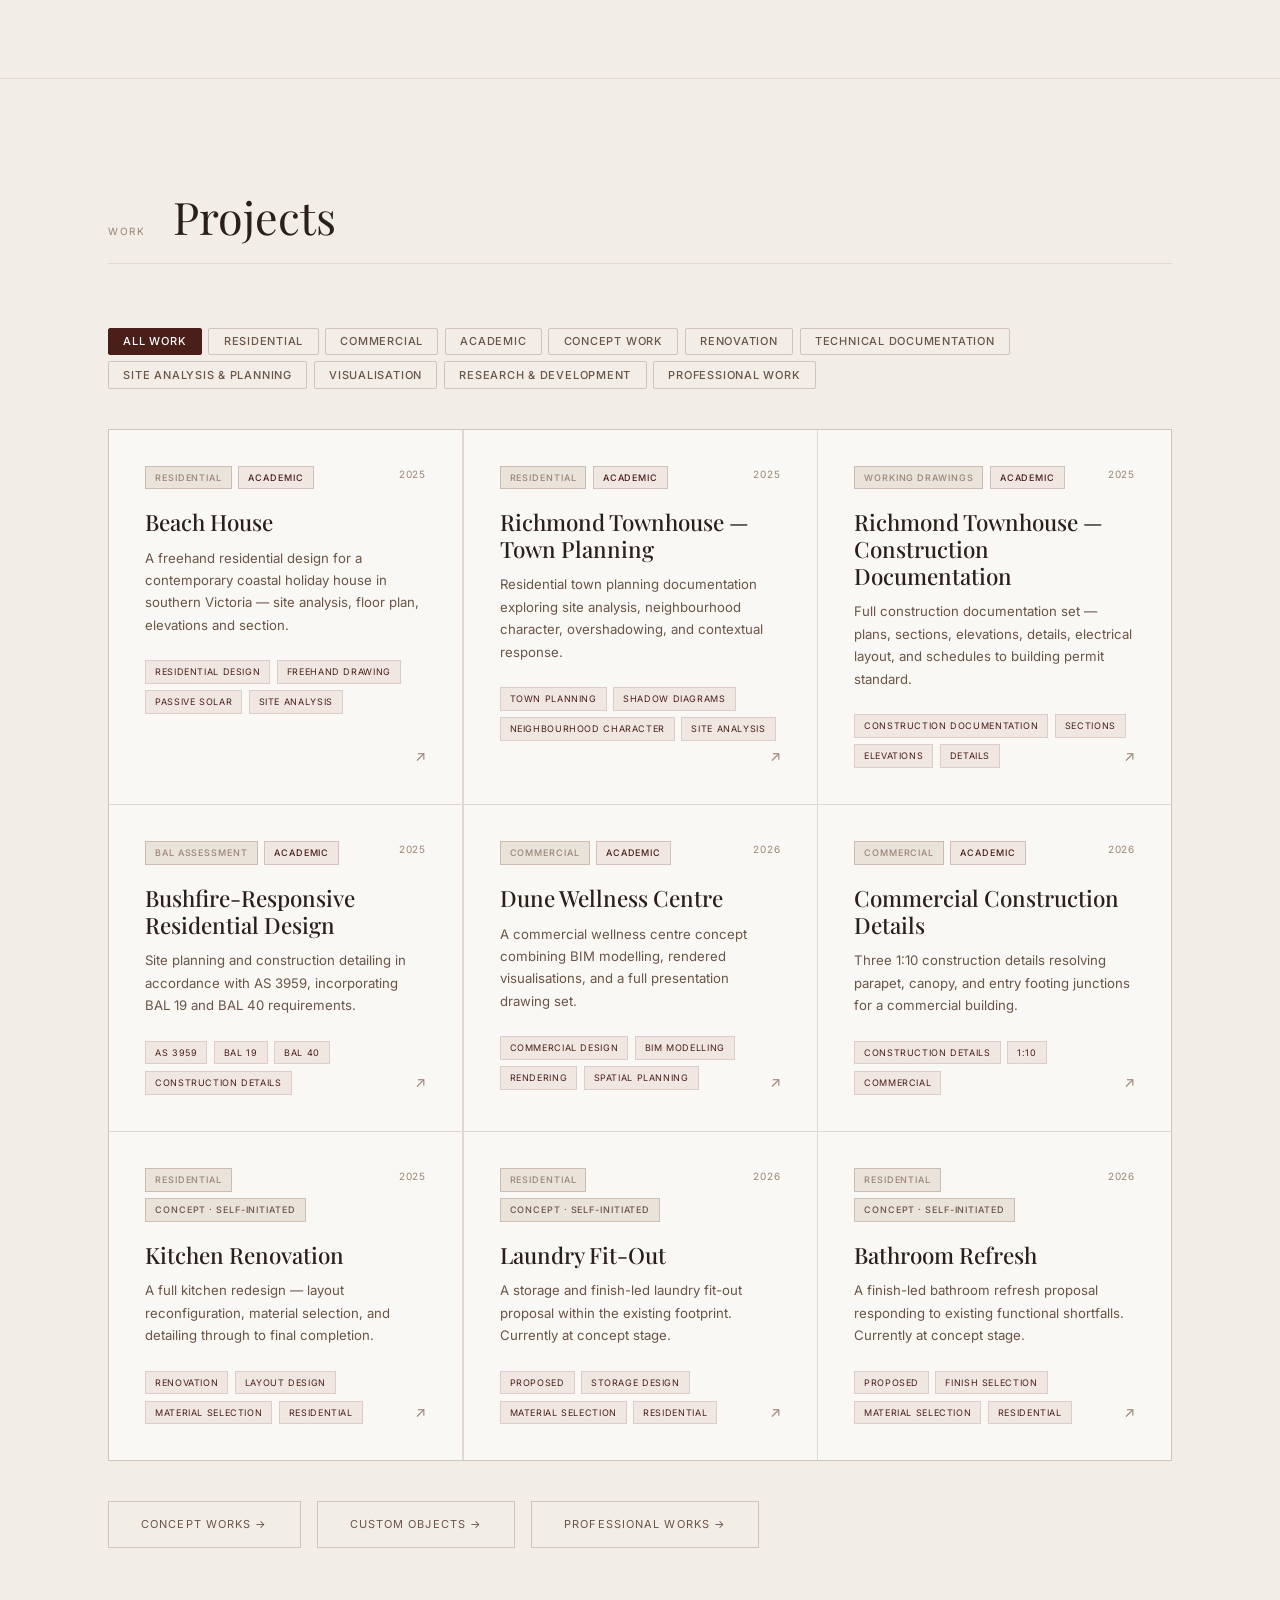
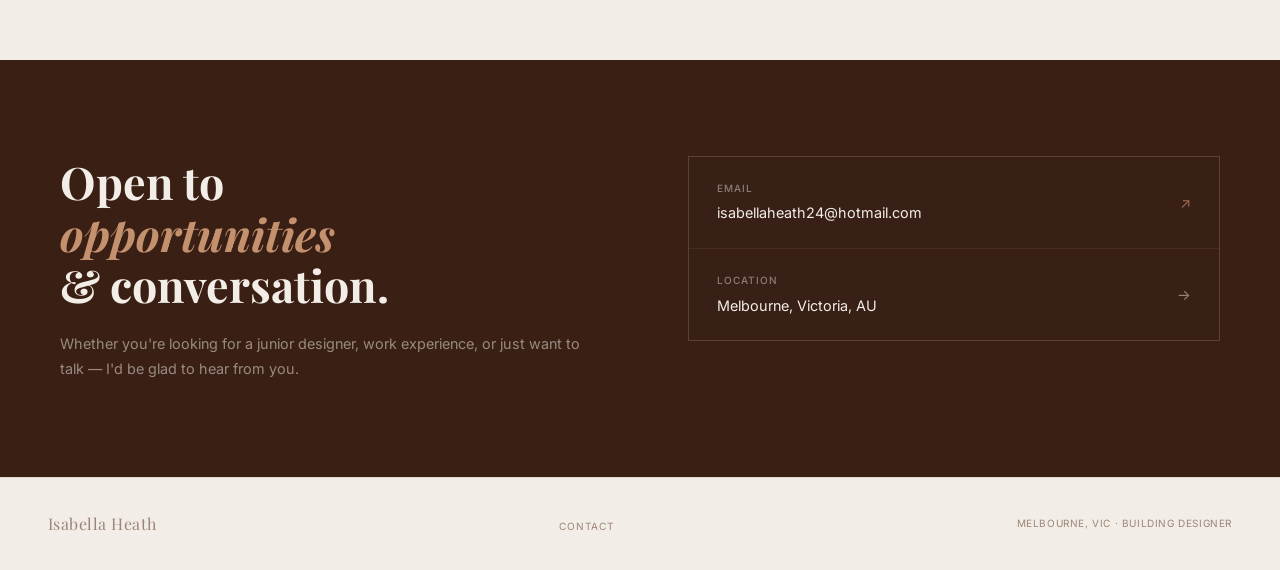
==== commit 97e18112: "Add files via upload" ====
--- a/index.html
+++ b/index.html
@@ -392,7 +392,7 @@
 
   <div class="hero-left">
     <div class="hero-eyebrow">Building Designer — Melbourne, VIC</div>
-    <h1>Space.<br><em>Structure.</em><br>Detail.</h1>
+    <h1 style="font-size:clamp(2.2rem,6vw,3.8rem); letter-spacing:-0.01em;">Isabella Heath</h1>
     <p class="hero-desc">
       A growing portfolio of building design work, documenting my academic projects, technical documentation, design development and visualisation work as I study towards a career in architectural drafting and building design.
     </p>
--- a/style.css
+++ b/style.css
@@ -516,10 +516,9 @@
 .modal-close:hover { color: var(--accent); }
 
 /* ---- RESPONSIVE ---- */
-@media (max-width: 768px) {
+@media (max-width: 900px) {
   nav { padding: 0 1.25rem; }
-  .nav-links { gap: 1.25rem; }
-  .nav-links li:not(:last-child) { display: none; }
+  .nav-links { display: none !important; }
   .section-wrap { padding: 5rem 1.25rem; }
   footer { flex-direction: column; gap: 1rem; text-align: center; }
   .footer-links { justify-content: center; gap: 1rem; flex-wrap: wrap; }
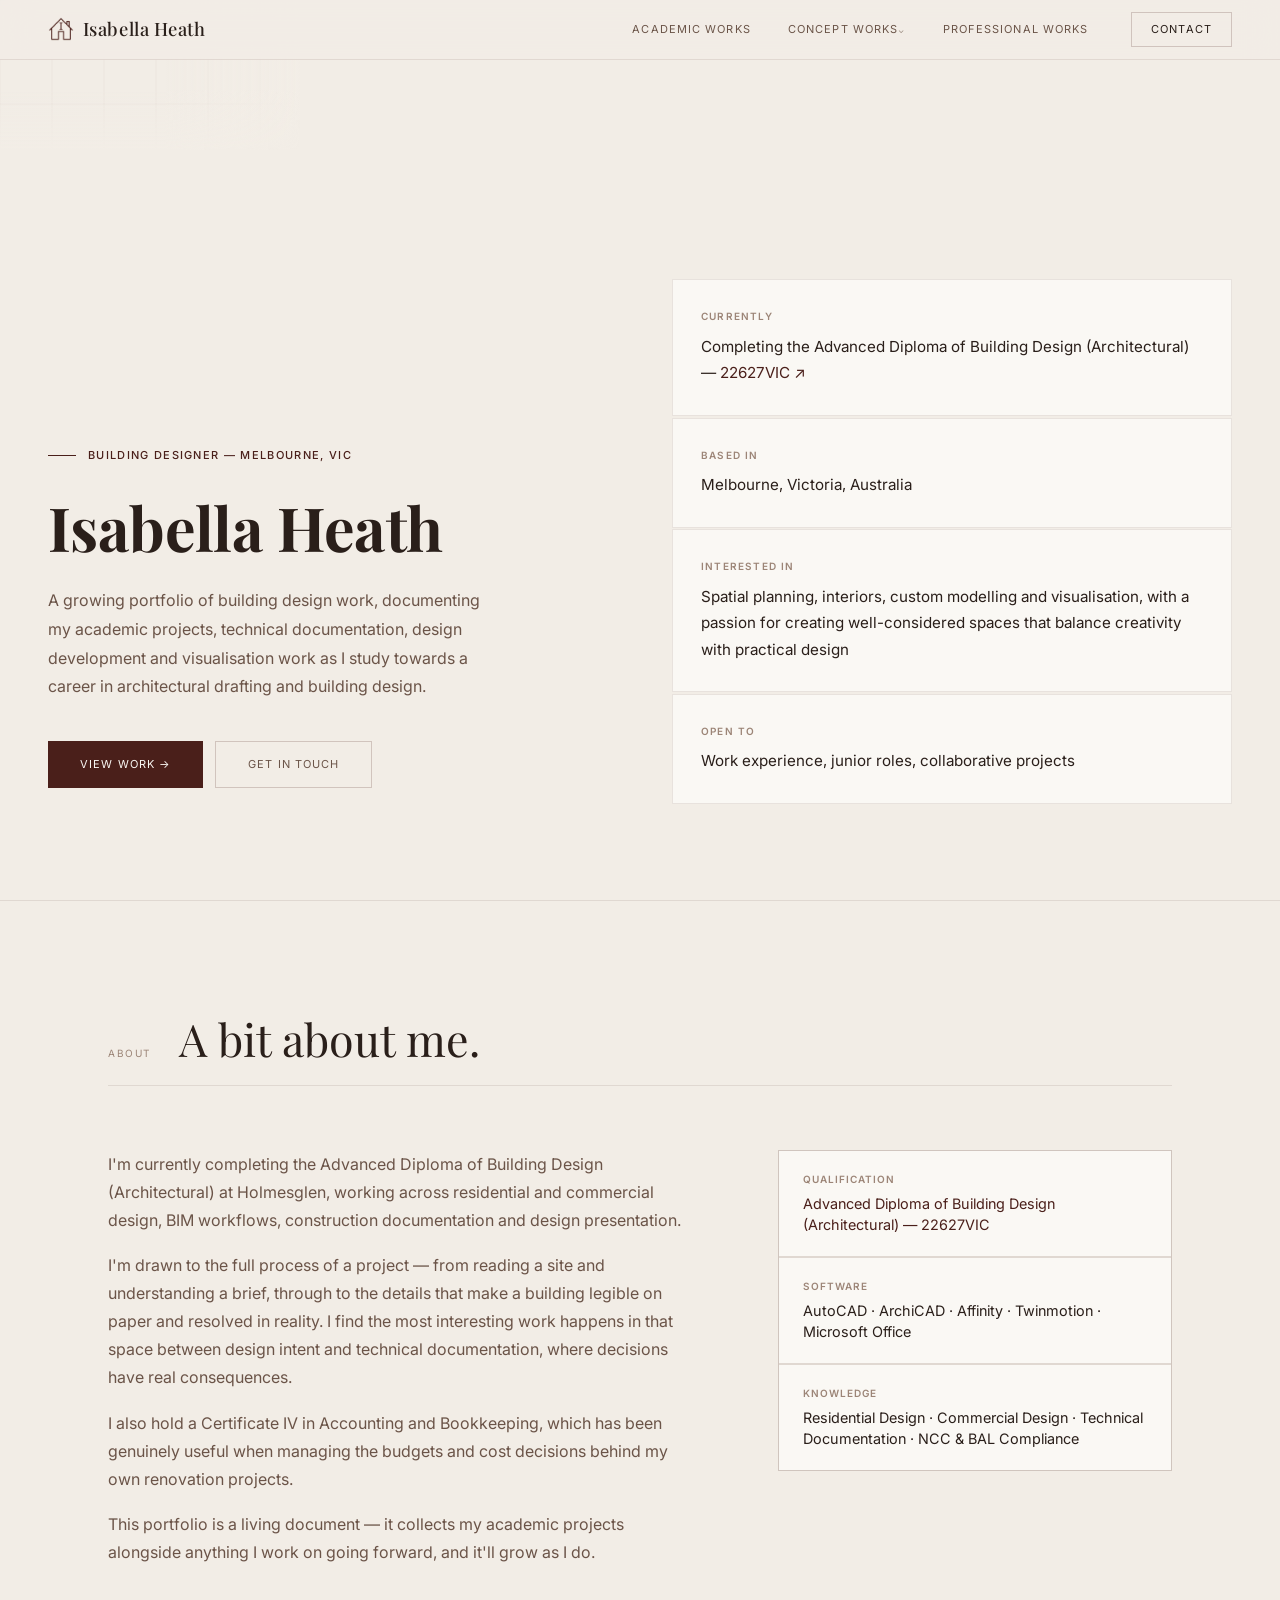
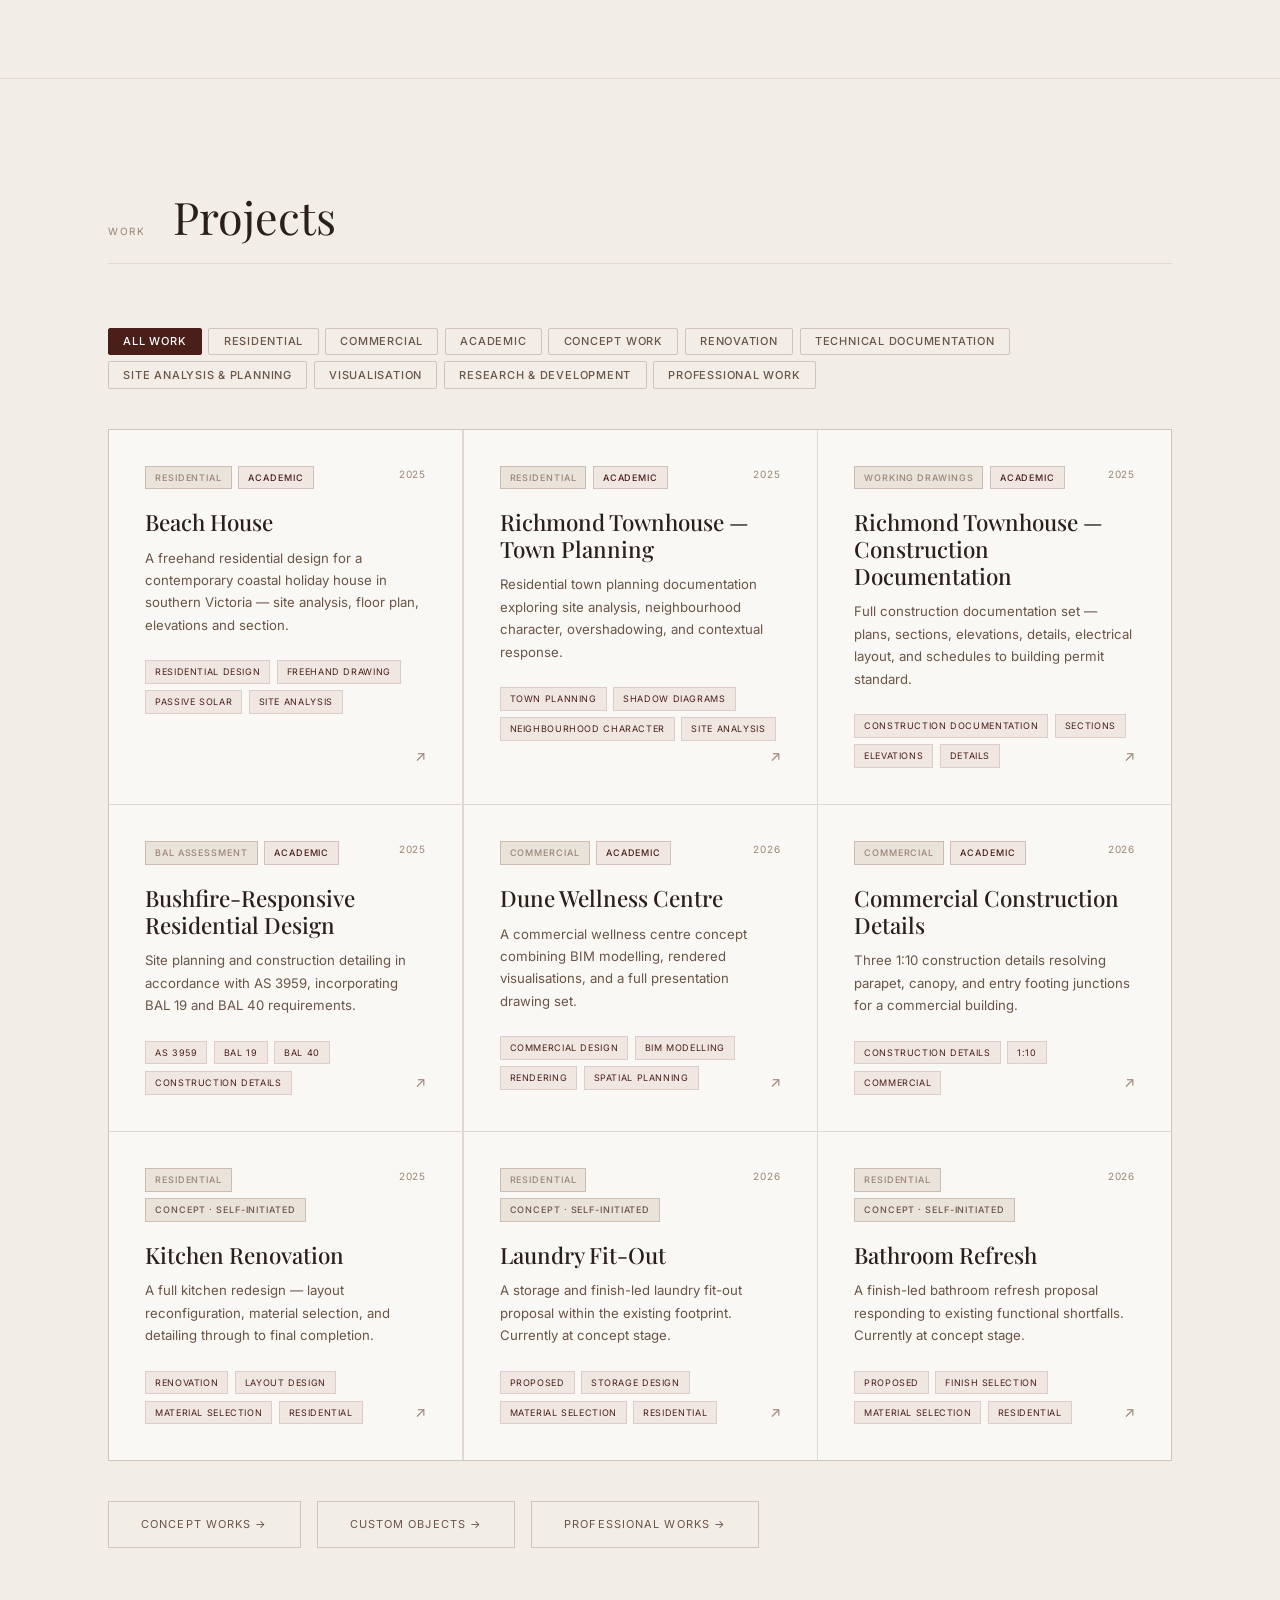
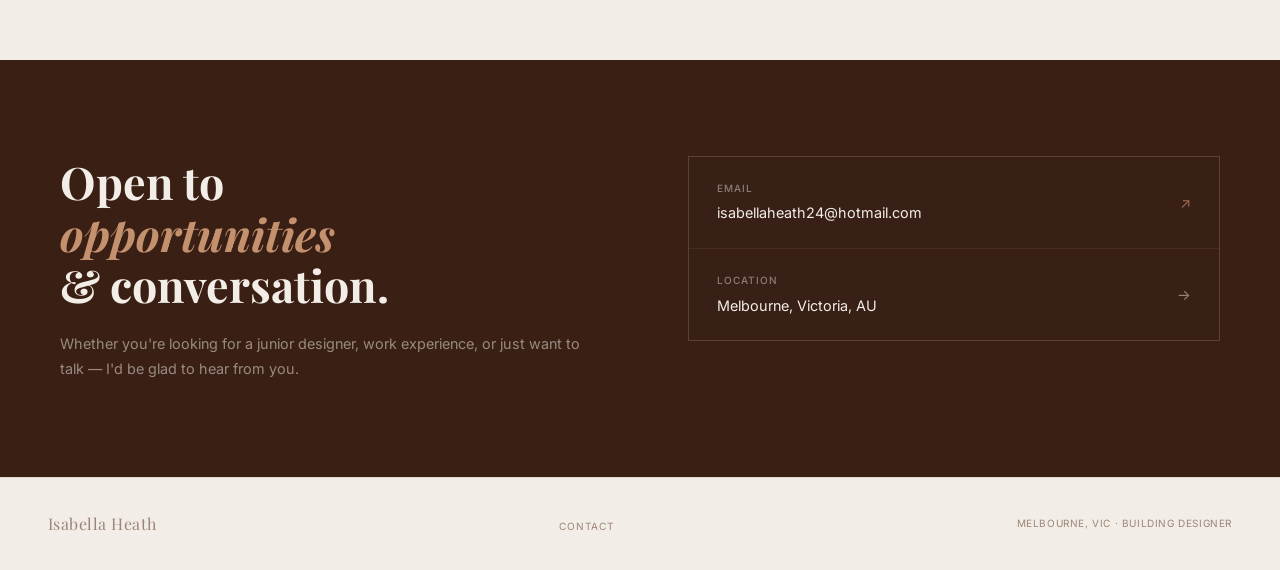
==== commit 40b473fc: "Add files via upload" ====
--- a/index.html
+++ b/index.html
@@ -331,7 +331,7 @@
     /* Show the Interested in / Open to rows only on mobile */
     .mobile-only { display: block; }
     .nav-hamburger { display: flex; }
-    .nav-links { display: none; }
+    .nav-links { display: none !important; }
   }
 
   .nav-mobile-menu { display: none; position: fixed; top: 60px; left: 0; right: 0; background: rgba(242,237,230,0.99); backdrop-filter: blur(16px); border-bottom: 0.5px solid var(--border); z-index: 99; flex-direction: column; }
@@ -372,18 +372,11 @@
 
 <!-- MOBILE MENU -->
 <div class="nav-mobile-menu" id="navMobileMenu">
-    <div class="nav-mobile-item" id="mobileWorkToggle">
-    <a href="index.html#work">Work</a>
-    <span class="nav-mobile-arrow" id="mobileWorkArrow">&#8964;</span>
-  </div>
-  <div class="nav-mobile-sub" id="mobileWorkSub">
-    <a href="qualifications.html">Academic Work</a>
-    <a href="concept-works.html">Concept Works</a>
-    <a href="concept-works.html#custom-objects">&#8627; Custom Objects</a>
-    <a href="professional-works.html">Professional Works</a>
-  </div>
   <a href="qualifications.html" class="nav-mobile-item">Academic Works</a>
-  <a href="#contact" class="nav-mobile-item">Contact</a>
+  <a href="concept-works.html" class="nav-mobile-item">Concept Works</a>
+  <a href="concept-works.html#custom-objects" class="nav-mobile-item" style="font-size:11px; padding-left:2.5rem; color:var(--text-muted);">&#8627; Custom Objects</a>
+  <a href="professional-works.html" class="nav-mobile-item">Professional Works</a>
+  <a href="index.html#contact" class="nav-mobile-item">Contact</a>
 </div>
 
 <!-- HERO -->
@@ -804,28 +797,16 @@
 // Mobile nav
 const hamburger = document.getElementById('navHamburger');
 const mobileMenu = document.getElementById('navMobileMenu');
-const mobileWorkToggle = document.getElementById('mobileWorkToggle');
-const mobileWorkArrow = document.getElementById('mobileWorkArrow');
-const mobileWorkSub = document.getElementById('mobileWorkSub');
 
 hamburger.addEventListener('click', () => {
   hamburger.classList.toggle('open');
   mobileMenu.classList.toggle('open');
 });
 
-mobileWorkArrow.addEventListener('click', e => {
-  e.preventDefault();
-  e.stopPropagation();
-  mobileWorkArrow.classList.toggle('open');
-  mobileWorkSub.classList.toggle('open');
-});
-
 mobileMenu.querySelectorAll('a').forEach(link => {
   link.addEventListener('click', () => {
     hamburger.classList.remove('open');
     mobileMenu.classList.remove('open');
-    mobileWorkArrow.classList.remove('open');
-    mobileWorkSub.classList.remove('open');
   });
 });
 
@@ -840,11 +821,11 @@
 
 
 <!-- MOBILE PILL NAV -->
-<nav class="pill-nav">
+<div class="pill-nav" role="navigation" aria-label="Mobile navigation">
   <a href="index.html" class="pill-btn pill-active"><svg viewBox="0 0 24 24"><path d="M3 9.5L12 3l9 6.5V20a1 1 0 01-1 1H5a1 1 0 01-1-1V9.5z"/><polyline points="9,21 9,12 15,12 15,21"/></svg>Home</a>
   <a href="qualifications.html" class="pill-btn"><svg viewBox="0 0 24 24"><path d="M22 10v6M2 10l10-5 10 5-10 5z"/><path d="M6 12v5c3 3 9 3 12 0v-5"/></svg>Academic<br>Works</a>
   <a href="concept-works.html" class="pill-btn"><svg viewBox="0 0 24 24"><rect x="3" y="3" width="7" height="7" rx="1"/><rect x="14" y="3" width="7" height="7" rx="1"/><rect x="3" y="14" width="7" height="7" rx="1"/><circle cx="17.5" cy="17.5" r="3.5"/></svg>Concept<br>Works</a>
   <a href="professional-works.html" class="pill-btn"><svg viewBox="0 0 24 24"><rect x="2" y="7" width="20" height="14" rx="2"/><path d="M16 7V5a2 2 0 00-2-2h-4a2 2 0 00-2 2v2"/></svg>Professional<br>Works</a>
-</nav>
+</div>
 </body>
 </html>
--- a/style.css
+++ b/style.css
@@ -113,6 +113,7 @@
 
 /* Contact CTA — overrides to keep its own style */
 .nav-cta {
+  margin-left: 1.5rem !important;
   padding: 0.4rem 1.2rem !important;
   height: auto !important;
   border: 0.5px solid var(--border-strong) !important;
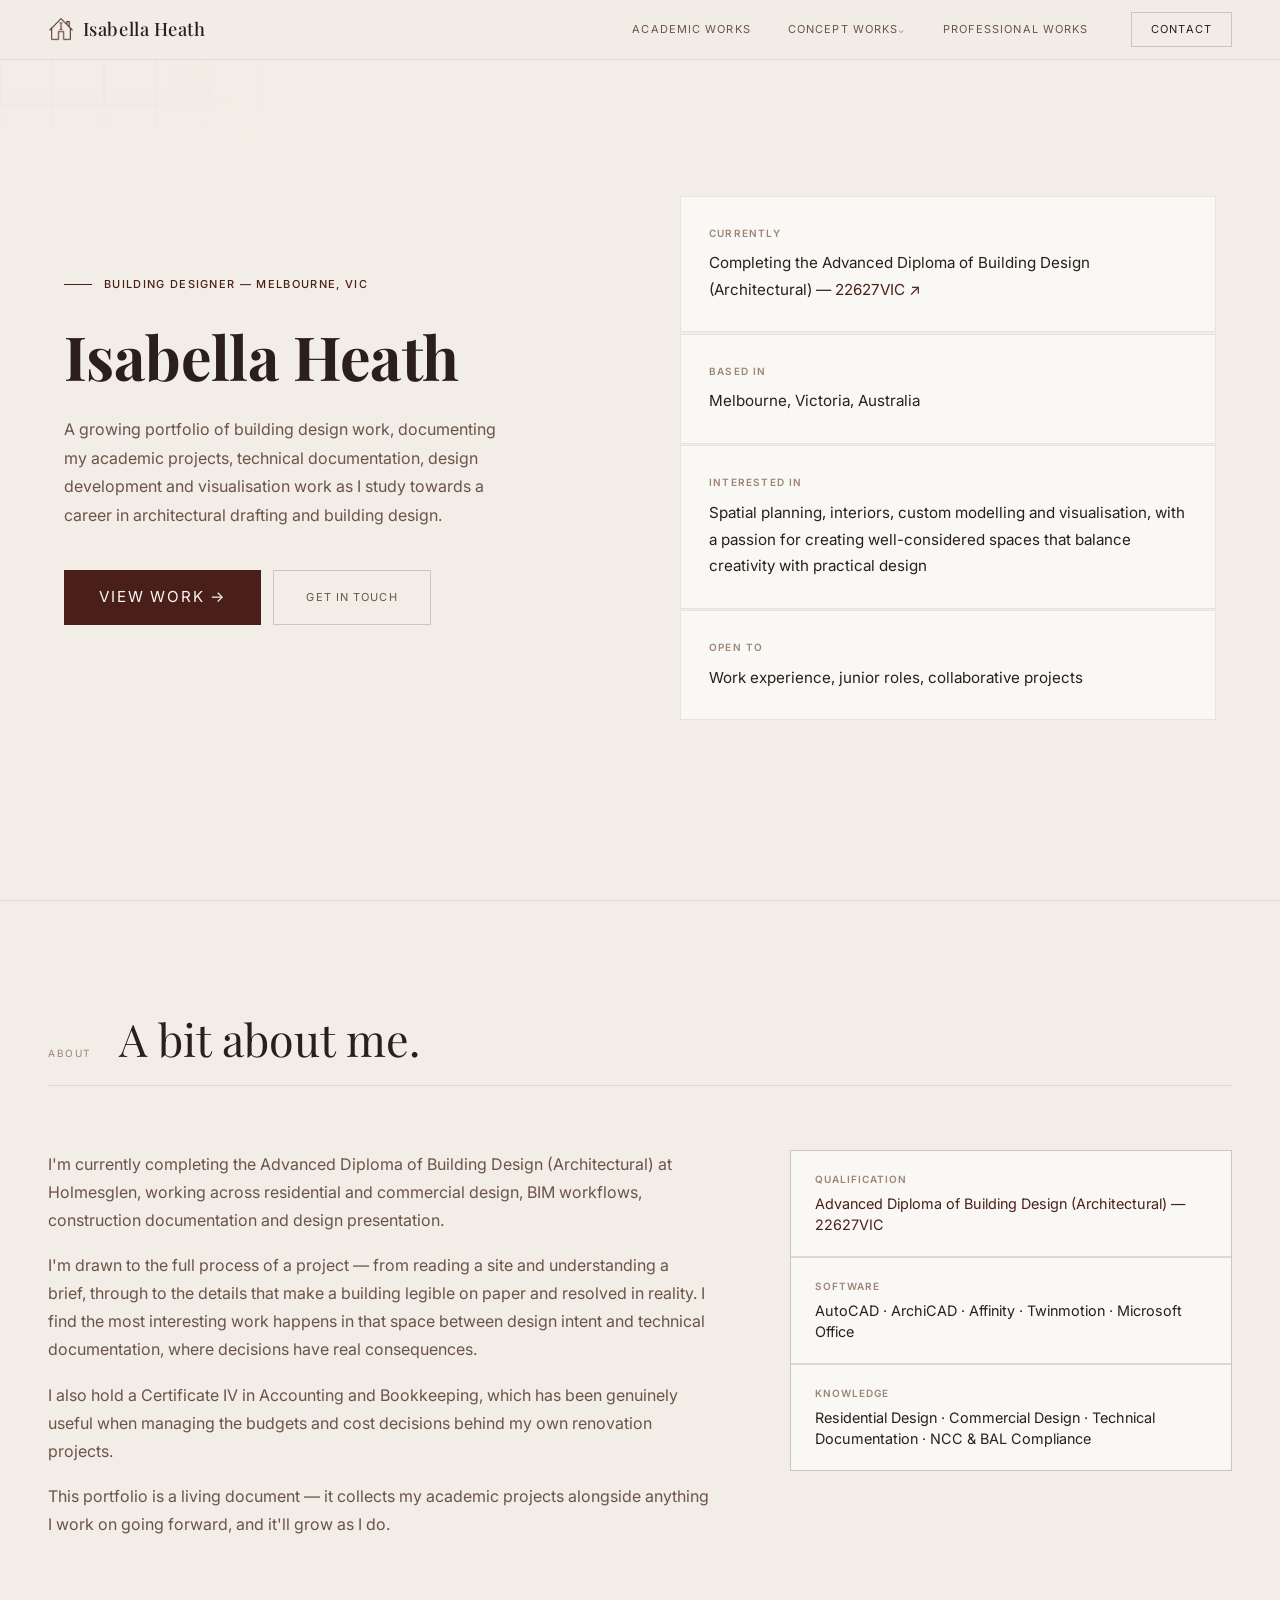
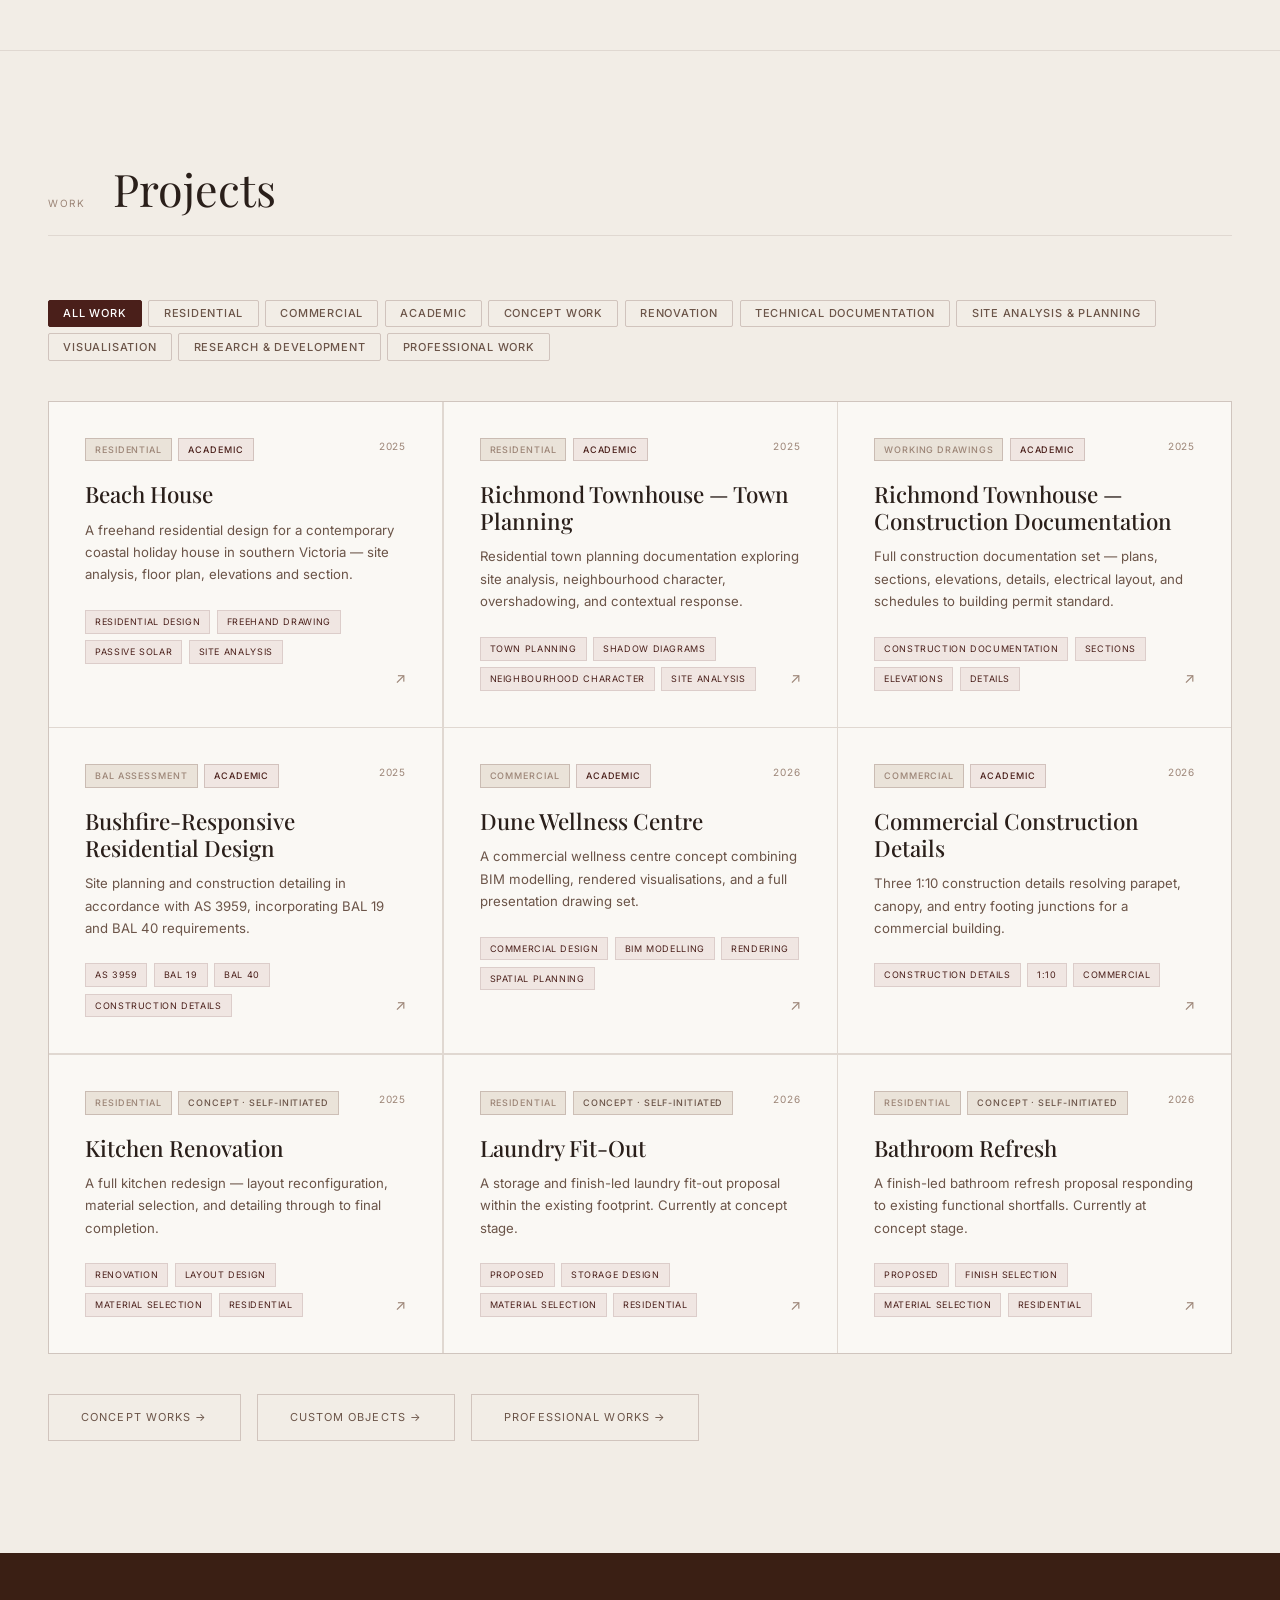
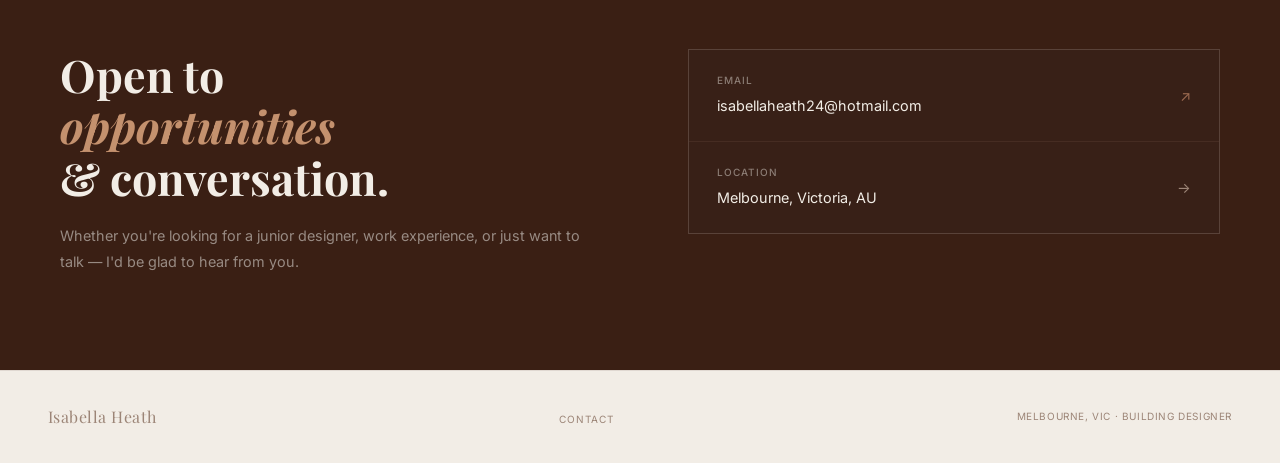
==== commit c489d88e: "Add files via upload" ====
--- a/index.html
+++ b/index.html
@@ -16,11 +16,20 @@
     min-height: 100vh;
     display: grid;
     grid-template-columns: 1fr 1fr;
-    align-items: end;
-    padding: 0 3rem 6rem;
-    padding-top: 60px;
+    align-items: center;
+    max-width: 1400px;
+    margin: 0 auto;
+    width: 100%;
+    padding: 0 4rem 4rem;
+    padding-top: 80px;
     overflow: hidden;
-    gap: 4rem;
+    gap: 5rem;
+  }
+  /* Wrap hero in a full-width container for bg canvas */
+  .hero-outer {
+    position: relative;
+    background: var(--bg);
+    overflow: hidden;
   }
 
   .hero-canvas {
@@ -323,14 +332,13 @@
 
   /* ---- RESPONSIVE ---- */
   @media (max-width: 900px) {
-    .hero { grid-template-columns: 1fr; padding: 80px 1.5rem 4rem; min-height: auto; }
+    .hero { grid-template-columns: 1fr; padding: 80px 1.5rem 2rem; min-height: auto; }
     .hero-right { display: none; }
     .about-grid { grid-template-columns: 1fr; gap: 3rem; }
     .contact-inner { grid-template-columns: 1fr; gap: 3rem; }
     .contact-band { padding: 4rem 1.5rem; }
     /* Show the Interested in / Open to rows only on mobile */
     .mobile-only { display: block; }
-    .nav-hamburger { display: flex; }
     .nav-links { display: none !important; }
   }
 
@@ -365,20 +373,9 @@
     <li><a href="professional-works.html">Professional Works</a></li>
     <li><a href="#contact" class="nav-cta">Contact</a></li>
   </ul>
-  <button class="nav-hamburger" id="navHamburger" aria-label="Menu">
-    <span></span><span></span><span></span>
-  </button>
 </nav>
 
 <!-- MOBILE MENU -->
-<div class="nav-mobile-menu" id="navMobileMenu">
-  <a href="qualifications.html" class="nav-mobile-item">Academic Works</a>
-  <a href="concept-works.html" class="nav-mobile-item">Concept Works</a>
-  <a href="concept-works.html#custom-objects" class="nav-mobile-item" style="font-size:11px; padding-left:2.5rem; color:var(--text-muted);">&#8627; Custom Objects</a>
-  <a href="professional-works.html" class="nav-mobile-item">Professional Works</a>
-  <a href="index.html#contact" class="nav-mobile-item">Contact</a>
-</div>
-
 <!-- HERO -->
 <div class="hero" id="home">
   <canvas class="hero-canvas" id="heroCanvas"></canvas>
@@ -390,7 +387,7 @@
       A growing portfolio of building design work, documenting my academic projects, technical documentation, design development and visualisation work as I study towards a career in architectural drafting and building design.
     </p>
     <div class="hero-actions">
-      <a href="#work" class="btn btn-dark">View work →</a>
+      <a href="#work" class="btn btn-dark" style="padding: 0.9rem 2.2rem; font-size: 0.95rem; letter-spacing: 0.12em;">View work →</a>
       <a href="#contact" class="btn btn-outline">Get in touch</a>
     </div>
   </div>
@@ -795,20 +792,7 @@
 });
 
 // Mobile nav
-const hamburger = document.getElementById('navHamburger');
-const mobileMenu = document.getElementById('navMobileMenu');
-
-hamburger.addEventListener('click', () => {
-  hamburger.classList.toggle('open');
-  mobileMenu.classList.toggle('open');
-});
-
-mobileMenu.querySelectorAll('a').forEach(link => {
-  link.addEventListener('click', () => {
-    hamburger.classList.remove('open');
-    mobileMenu.classList.remove('open');
-  });
-});
+
 
 document.addEventListener('click', e => {
   if (!hamburger.contains(e.target) && !mobileMenu.contains(e.target)) {
--- a/style.css
+++ b/style.css
@@ -247,7 +247,7 @@
 
 /* ---- SECTION WRAPPER ---- */
 .section-wrap {
-  max-width: 1160px;
+  max-width: 1400px;
   margin: 0 auto;
   padding: 7rem 3rem;
 }
@@ -520,41 +520,61 @@
 @media (max-width: 900px) {
   nav { padding: 0 1.25rem; }
   .nav-links { display: none !important; }
-  .section-wrap { padding: 5rem 1.25rem; }
+  .section-wrap { padding: 3rem 1.25rem; }
   footer { flex-direction: column; gap: 1rem; text-align: center; }
   .footer-links { justify-content: center; gap: 1rem; flex-wrap: wrap; }
 }
 
-/* Hamburger — shared across all pages */
-.nav-hamburger {
-  display: none;
-  flex-direction: column;
-  gap: 5px;
-  cursor: pointer;
-  padding: 0.25rem;
-  background: none;
-  border: none;
-  touch-action: manipulation;
-  -webkit-tap-highlight-color: transparent;
-}
-.nav-hamburger span {
-  display: block;
-  width: 22px;
-  height: 1.5px;
-  background: var(--text-primary);
-  transition: all 0.25s;
-}
-@media (max-width: 768px) {
-  .nav-hamburger { display: flex; }
-}
-
+
+/* ── CLICK TO ENLARGE HINT ── */
+.img-slot,
+.before-main,
+.kitchen-carousel-viewer,
+.laundry-before-viewer .before-main,
+.img-hero {
+  position: relative;
+}
+.img-slot img,
+.before-main img,
+.kitchen-carousel-viewer img,
+.img-hero {
+  /* cursor already set to zoom-in in most places */
+}
+/* Small badge top-right on hoverable image containers */
+.img-slot::after,
+.img-hero-wrap::after {
+  content: '⛶ Enlarge';
+  position: absolute;
+  bottom: 0.5rem;
+  right: 0.5rem;
+  font-family: 'Inter', sans-serif;
+  font-size: 9px;
+  font-weight: 500;
+  letter-spacing: 0.08em;
+  text-transform: uppercase;
+  color: rgba(242,237,230,0.9);
+  background: rgba(42,31,26,0.55);
+  padding: 0.25rem 0.5rem;
+  pointer-events: none;
+  opacity: 0;
+  transition: opacity 0.2s;
+}
+.img-slot:hover::after,
+.img-hero-wrap:hover::after {
+  opacity: 1;
+}
+@media (hover: none) {
+  .img-slot::after,
+  .img-hero-wrap::after {
+    opacity: 1;
+    font-size: 8px;
+  }
 }
 
 /* ════════════════════════════════════════
    MOBILE PILL NAV — bottom bar
    ════════════════════════════════════════ */
 @media (max-width: 900px) {
-  .nav-hamburger { display: none !important; }
   body { padding-bottom: calc(72px + env(safe-area-inset-bottom, 0px)); }
 
   .pill-nav {
@@ -570,8 +590,8 @@
     justify-content: space-around;
     align-items: center;
     background: #3A1F14;
-    padding-top: 0.55rem;
-    padding-bottom: calc(0.55rem + env(safe-area-inset-bottom, 0px));
+    padding-top: 0.8rem;
+    padding-bottom: calc(0.8rem + env(safe-area-inset-bottom, 0px));
     padding-left: 0.5rem;
     padding-right: 0.5rem;
     box-shadow: 0 -1px 0 rgba(255,255,255,0.08), 0 -4px 20px rgba(20,10,6,0.4);
